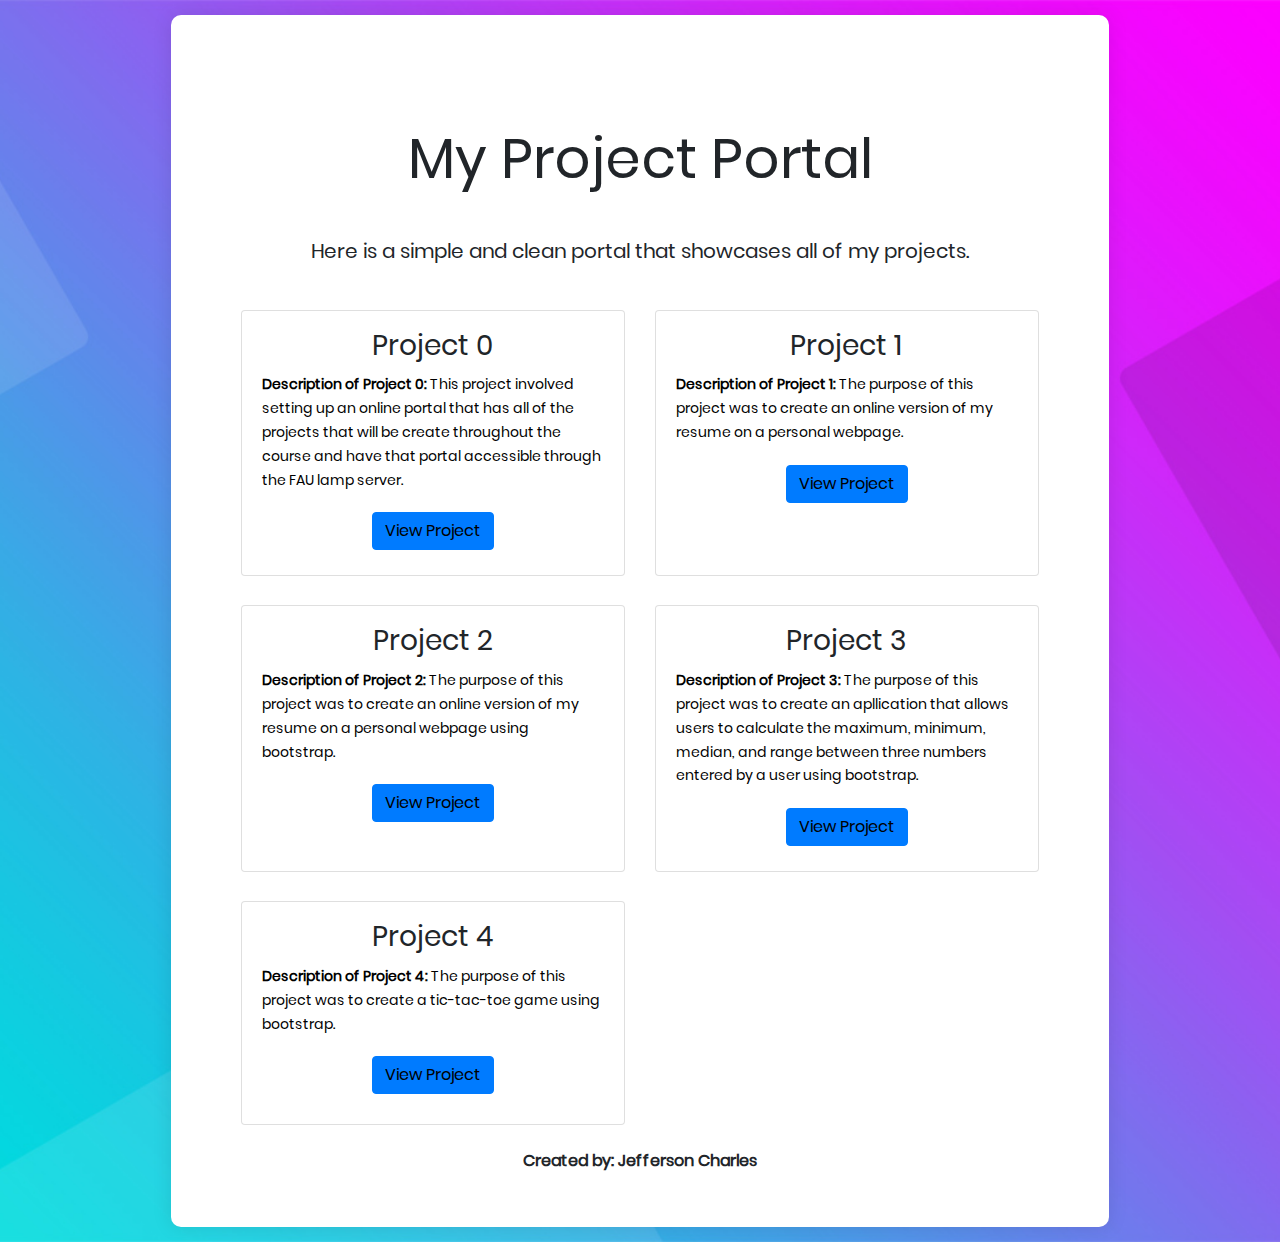
==== p5/index.html @ 292fb6e6 "Initial Commit" ====
<!-- Here is the html portion of the project -->

<!DOCTYPE html>
<html lang="en">
<head>
	<title>Jefferson Charles Project Portal</title>
	<meta charset="UTF-8">
	<meta name="viewport" content="width=device-width, initial-scale=1">

	<!-- These were provided by the bootstrap template -->
	<link rel="icon" type="image/png" href="images/icons/favicon.ico"/>
	<link rel="stylesheet" type="text/css" href="vendor/bootstrap/css/bootstrap.min.css">
	<link rel="stylesheet" type="text/css" href="fonts/font-awesome-4.7.0/css/font-awesome.min.css">
	<link rel="stylesheet" type="text/css" href="fonts/iconic/css/material-design-iconic-font.min.css">
	<link rel="stylesheet" type="text/css" href="vendor/animate/animate.css">
	<link rel="stylesheet" type="text/css" href="vendor/css-hamburgers/hamburgers.min.css">
	<link rel="stylesheet" type="text/css" href="vendor/animsition/css/animsition.min.css">
	<link rel="stylesheet" type="text/css" href="vendor/select2/select2.min.css">
	<link rel="stylesheet" type="text/css" href="vendor/daterangepicker/daterangepicker.css">
	<link rel="stylesheet" type="text/css" href="css/util.css">
	<link rel="stylesheet" type="text/css" href="css/main.css">

	<!-- Here is where I am syncing my css file -->
	<link rel="stylesheet" type="text/css" href="mycss.css">

</head>
<body>
	<div class="limiter">
		<div class="container-login100" style="background-image: url('images/bg-01.jpg');">
			<div class="wrap-login100 p-l-55 p-r-55 p-t-65 p-b-54">
				<form class="login100-form validate-form">
					<div class="container text-center mt-5">
						<h1 class="display-4">My Project Portal</h1>
						<h5>Here is a simple and clean portal that showcases all of my projects.</h5>
					</div>

					<div class="container mt-5">
						<div class="row">
							<div class="col-md-6">
								<div class="card mb-4">
									<div class="card-body">
										<h3 class="card-title">Project 0</h3>
										<p class="card-text"><strong>Description of Project 0:</strong> This project involved setting up an online portal that has all of the projects that will be create throughout the course and have that portal accessible through the FAU lamp server.</p>
										<a href="https://lamp.cse.fau.edu/~jeffersoncha2021/" class="btn btn-primary">View Project</a>
									</div>
								</div>
							</div>
							
							<div class="col-md-6">
								<div class="card mb-4">
									<div class="card-body">
										<h3 class="card-title">Project 1</h3>
										<p class="card-text"><strong>Description of Project 1:</strong> The purpose of this project was to create an online version of my resume on a personal webpage.</p>
										<a href="https://lamp.cse.fau.edu/~jeffersoncha2021/p1/index.html" class="btn btn-primary">View Project</a>
									</div>
								</div>
							</div>
						</div>

						<div class="row">
							<div class="col-md-6">
								<div class="card mb-4">
									<div class="card-body">
										<h3 class="card-title">Project 2</h3>
										<p class="card-text"><strong>Description of Project 2:</strong> The purpose of this project was to create an online version of my resume on a personal webpage using bootstrap.</p>
										<a href="https://lamp.cse.fau.edu/~jeffersoncha2021/p2/index.html" class="btn btn-primary">View Project</a>
									</div>
								</div>
							</div>
							
							<div class="col-md-6">
								<div class="card mb-4">
									<div class="card-body">
										<h3 class="card-title">Project 3</h3>
										<p class="card-text"><strong>Description of Project 3:</strong> The purpose of this project was to create an apllication that allows users to calculate the maximum, minimum, median, and range between three numbers entered by a user using bootstrap.</p>
										<a href="https://lamp.cse.fau.edu/~jeffersoncha2021/p3/index.html" class="btn btn-primary">View Project</a>
									</div>
								</div>
							</div>
						</div>

						<div class="row">
							<div class="col-md-6">
								<div class="card mb-4">
									<div class="card-body">
										<h3 class="card-title">Project 4</h3>
										<p class="card-text"><strong>Description of Project 4:</strong> The purpose of this project was to create a tic-tac-toe game using bootstrap.</p>
										<a href="https://lamp.cse.fau.edu/~jeffersoncha2021/p4/index.html" class="btn btn-primary">View Project</a>
									</div>
								</div>
							</div>
						</div>
					</div>

					<footer><strong>Created by: Jefferson Charles</strong></footer>

				</form>
			</div>
		</div>
	</div>
	
    <!-- These were also provided by the bootstrap template -->
	<div id="dropDownSelect1"></div>
	
	<script src="vendor/jquery/jquery-3.2.1.min.js"></script>
	<script src="vendor/animsition/js/animsition.min.js"></script>
	<script src="vendor/bootstrap/js/popper.js"></script>
	<script src="vendor/bootstrap/js/bootstrap.min.js"></script>
	<script src="vendor/select2/select2.min.js"></script>
	<script src="vendor/daterangepicker/moment.min.js"></script>
	<script src="vendor/daterangepicker/daterangepicker.js"></script>
	<script src="vendor/countdowntime/countdowntime.js"></script>
	<script src="js/main.js"></script>

</body>
</html>
---- p5/fonts/iconic/css/material-design-iconic-font.min.css ----
@font-face{font-family:Material-Design-Iconic-Font;src:url(../fonts/Material-Design-Iconic-Font.woff2?v=2.2.0) format('woff2'),url(../fonts/Material-Design-Iconic-Font.woff?v=2.2.0) format('woff'),url(../fonts/Material-Design-Iconic-Font.ttf?v=2.2.0) format('truetype')}.zmdi{display:inline-block;font:normal normal normal 14px/1 'Material-Design-Iconic-Font';font-size:inherit;text-rendering:auto;-webkit-font-smoothing:antialiased;-moz-osx-font-smoothing:grayscale}.zmdi-hc-lg{font-size:1.33333333em;line-height:.75em;vertical-align:-15%}.zmdi-hc-2x{font-size:2em}.zmdi-hc-3x{font-size:3em}.zmdi-hc-4x{font-size:4em}.zmdi-hc-5x{font-size:5em}.zmdi-hc-fw{width:1.28571429em;text-align:center}.zmdi-hc-ul{padding-left:0;margin-left:2.14285714em;list-style-type:none}.zmdi-hc-ul>li{position:relative}.zmdi-hc-li{position:absolute;left:-2.14285714em;width:2.14285714em;top:.14285714em;text-align:center}.zmdi-hc-li.zmdi-hc-lg{left:-1.85714286em}.zmdi-hc-border{padding:.1em .25em;border:solid .1em #9e9e9e;border-radius:2px}.zmdi-hc-border-circle{padding:.1em .25em;border:solid .1em #9e9e9e;border-radius:50%}.zmdi.pull-left{float:left;margin-right:.15em}.zmdi.pull-right{float:right;margin-left:.15em}.zmdi-hc-spin{-webkit-animation:zmdi-spin 1.5s infinite linear;animation:zmdi-spin 1.5s infinite linear}.zmdi-hc-spin-reverse{-webkit-animation:zmdi-spin-reverse 1.5s infinite linear;animation:zmdi-spin-reverse 1.5s infinite linear}@-webkit-keyframes zmdi-spin{0%{-webkit-transform:rotate(0deg);transform:rotate(0deg)}100%{-webkit-transform:rotate(359deg);transform:rotate(359deg)}}@keyframes zmdi-spin{0%{-webkit-transform:rotate(0deg);transform:rotate(0deg)}100%{-webkit-transform:rotate(359deg);transform:rotate(359deg)}}@-webkit-keyframes zmdi-spin-reverse{0%{-webkit-transform:rotate(0deg);transform:rotate(0deg)}100%{-webkit-transform:rotate(-359deg);transform:rotate(-359deg)}}@keyframes zmdi-spin-reverse{0%{-webkit-transform:rotate(0deg);transform:rotate(0deg)}100%{-webkit-transform:rotate(-359deg);transform:rotate(-359deg)}}.zmdi-hc-rotate-90{-webkit-transform:rotate(90deg);-ms-transform:rotate(90deg);transform:rotate(90deg)}.zmdi-hc-rotate-180{-webkit-transform:rotate(180deg);-ms-transform:rotate(180deg);transform:rotate(180deg)}.zmdi-hc-rotate-270{-webkit-transform:rotate(270deg);-ms-transform:rotate(270deg);transform:rotate(270deg)}.zmdi-hc-flip-horizontal{-webkit-transform:scale(-1,1);-ms-transform:scale(-1,1);transform:scale(-1,1)}.zmdi-hc-flip-vertical{-webkit-transform:scale(1,-1);-ms-transform:scale(1,-1);transform:scale(1,-1)}.zmdi-hc-stack{position:relative;display:inline-block;width:2em;height:2em;line-height:2em;vertical-align:middle}.zmdi-hc-stack-1x,.zmdi-hc-stack-2x{position:absolute;left:0;width:100%;text-align:center}.zmdi-hc-stack-1x{line-height:inherit}.zmdi-hc-stack-2x{font-size:2em}.zmdi-hc-inverse{color:#fff}.zmdi-3d-rotation:before{content:'\f101'}.zmdi-airplane-off:before{content:'\f102'}.zmdi-airplane:before{content:'\f103'}.zmdi-album:before{content:'\f104'}.zmdi-archive:before{content:'\f105'}.zmdi-assignment-account:before{content:'\f106'}.zmdi-assignment-alert:before{content:'\f107'}.zmdi-assignment-check:before{content:'\f108'}.zmdi-assignment-o:before{content:'\f109'}.zmdi-assignment-return:before{content:'\f10a'}.zmdi-assignment-returned:before{content:'\f10b'}.zmdi-assignment:before{content:'\f10c'}.zmdi-attachment-alt:before{content:'\f10d'}.zmdi-attachment:before{content:'\f10e'}.zmdi-audio:before{content:'\f10f'}.zmdi-badge-check:before{content:'\f110'}.zmdi-balance-wallet:before{content:'\f111'}.zmdi-balance:before{content:'\f112'}.zmdi-battery-alert:before{content:'\f113'}.zmdi-battery-flash:before{content:'\f114'}.zmdi-battery-unknown:before{content:'\f115'}.zmdi-battery:before{content:'\f116'}.zmdi-bike:before{content:'\f117'}.zmdi-block-alt:before{content:'\f118'}.zmdi-block:before{content:'\f119'}.zmdi-boat:before{content:'\f11a'}.zmdi-book-image:before{content:'\f11b'}.zmdi-book:before{content:'\f11c'}.zmdi-bookmark-outline:before{content:'\f11d'}.zmdi-bookmark:before{content:'\f11e'}.zmdi-brush:before{content:'\f11f'}.zmdi-bug:before{content:'\f120'}.zmdi-bus:before{content:'\f121'}.zmdi-cake:before{content:'\f122'}.zmdi-car-taxi:before{content:'\f123'}.zmdi-car-wash:before{content:'\f124'}.zmdi-car:before{content:'\f125'}.zmdi-card-giftcard:before{content:'\f126'}.zmdi-card-membership:before{content:'\f127'}.zmdi-card-travel:before{content:'\f128'}.zmdi-card:before{content:'\f129'}.zmdi-case-check:before{content:'\f12a'}.zmdi-case-download:before{content:'\f12b'}.zmdi-case-play:before{content:'\f12c'}.zmdi-case:before{content:'\f12d'}.zmdi-cast-connected:before{content:'\f12e'}.zmdi-cast:before{content:'\f12f'}.zmdi-chart-donut:before{content:'\f130'}.zmdi-chart:before{content:'\f131'}.zmdi-city-alt:before{content:'\f132'}.zmdi-city:before{content:'\f133'}.zmdi-close-circle-o:before{content:'\f134'}.zmdi-close-circle:before{content:'\f135'}.zmdi-close:before{content:'\f136'}.zmdi-cocktail:before{content:'\f137'}.zmdi-code-setting:before{content:'\f138'}.zmdi-code-smartphone:before{content:'\f139'}.zmdi-code:before{content:'\f13a'}.zmdi-coffee:before{content:'\f13b'}.zmdi-collection-bookmark:before{content:'\f13c'}.zmdi-collection-case-play:before{content:'\f13d'}.zmdi-collection-folder-image:before{content:'\f13e'}.zmdi-collection-image-o:before{content:'\f13f'}.zmdi-collection-image:before{content:'\f140'}.zmdi-collection-item-1:before{content:'\f141'}.zmdi-collection-item-2:before{content:'\f142'}.zmdi-collection-item-3:before{content:'\f143'}.zmdi-collection-item-4:before{content:'\f144'}.zmdi-collection-item-5:before{content:'\f145'}.zmdi-collection-item-6:before{content:'\f146'}.zmdi-collection-item-7:before{content:'\f147'}.zmdi-collection-item-8:before{content:'\f148'}.zmdi-collection-item-9-plus:before{content:'\f149'}.zmdi-collection-item-9:before{content:'\f14a'}.zmdi-collection-item:before{content:'\f14b'}.zmdi-collection-music:before{content:'\f14c'}.zmdi-collection-pdf:before{content:'\f14d'}.zmdi-collection-plus:before{content:'\f14e'}.zmdi-collection-speaker:before{content:'\f14f'}.zmdi-collection-text:before{content:'\f150'}.zmdi-collection-video:before{content:'\f151'}.zmdi-compass:before{content:'\f152'}.zmdi-cutlery:before{content:'\f153'}.zmdi-delete:before{content:'\f154'}.zmdi-dialpad:before{content:'\f155'}.zmdi-dns:before{content:'\f156'}.zmdi-drink:before{content:'\f157'}.zmdi-edit:before{content:'\f158'}.zmdi-email-open:before{content:'\f159'}.zmdi-email:before{content:'\f15a'}.zmdi-eye-off:before{content:'\f15b'}.zmdi-eye:before{content:'\f15c'}.zmdi-eyedropper:before{content:'\f15d'}.zmdi-favorite-outline:before{content:'\f15e'}.zmdi-favorite:before{content:'\f15f'}.zmdi-filter-list:before{content:'\f160'}.zmdi-fire:before{content:'\f161'}.zmdi-flag:before{content:'\f162'}.zmdi-flare:before{content:'\f163'}.zmdi-flash-auto:before{content:'\f164'}.zmdi-flash-off:before{content:'\f165'}.zmdi-flash:before{content:'\f166'}.zmdi-flip:before{content:'\f167'}.zmdi-flower-alt:before{content:'\f168'}.zmdi-flower:before{content:'\f169'}.zmdi-font:before{content:'\f16a'}.zmdi-fullscreen-alt:before{content:'\f16b'}.zmdi-fullscreen-exit:before{content:'\f16c'}.zmdi-fullscreen:before{content:'\f16d'}.zmdi-functions:before{content:'\f16e'}.zmdi-gas-station:before{content:'\f16f'}.zmdi-gesture:before{content:'\f170'}.zmdi-globe-alt:before{content:'\f171'}.zmdi-globe-lock:before{content:'\f172'}.zmdi-globe:before{content:'\f173'}.zmdi-graduation-cap:before{content:'\f174'}.zmdi-home:before{content:'\f175'}.zmdi-hospital-alt:before{content:'\f176'}.zmdi-hospital:before{content:'\f177'}.zmdi-hotel:before{content:'\f178'}.zmdi-hourglass-alt:before{content:'\f179'}.zmdi-hourglass-outline:before{content:'\f17a'}.zmdi-hourglass:before{content:'\f17b'}.zmdi-http:before{content:'\f17c'}.zmdi-image-alt:before{content:'\f17d'}.zmdi-image-o:before{content:'\f17e'}.zmdi-image:before{content:'\f17f'}.zmdi-inbox:before{content:'\f180'}.zmdi-invert-colors-off:before{content:'\f181'}.zmdi-invert-colors:before{content:'\f182'}.zmdi-key:before{content:'\f183'}.zmdi-label-alt-outline:before{content:'\f184'}.zmdi-label-alt:before{content:'\f185'}.zmdi-label-heart:before{content:'\f186'}.zmdi-label:before{content:'\f187'}.zmdi-labels:before{content:'\f188'}.zmdi-lamp:before{content:'\f189'}.zmdi-landscape:before{content:'\f18a'}.zmdi-layers-off:before{content:'\f18b'}.zmdi-layers:before{content:'\f18c'}.zmdi-library:before{content:'\f18d'}.zmdi-link:before{content:'\f18e'}.zmdi-lock-open:before{content:'\f18f'}.zmdi-lock-outline:before{content:'\f190'}.zmdi-lock:before{content:'\f191'}.zmdi-mail-reply-all:before{content:'\f192'}.zmdi-mail-reply:before{content:'\f193'}.zmdi-mail-send:before{content:'\f194'}.zmdi-mall:before{content:'\f195'}.zmdi-map:before{content:'\f196'}.zmdi-menu:before{content:'\f197'}.zmdi-money-box:before{content:'\f198'}.zmdi-money-off:before{content:'\f199'}.zmdi-money:before{content:'\f19a'}.zmdi-more-vert:before{content:'\f19b'}.zmdi-more:before{content:'\f19c'}.zmdi-movie-alt:before{content:'\f19d'}.zmdi-movie:before{content:'\f19e'}.zmdi-nature-people:before{content:'\f19f'}.zmdi-nature:before{content:'\f1a0'}.zmdi-navigation:before{content:'\f1a1'}.zmdi-open-in-browser:before{content:'\f1a2'}.zmdi-open-in-new:before{content:'\f1a3'}.zmdi-palette:before{content:'\f1a4'}.zmdi-parking:before{content:'\f1a5'}.zmdi-pin-account:before{content:'\f1a6'}.zmdi-pin-assistant:before{content:'\f1a7'}.zmdi-pin-drop:before{content:'\f1a8'}.zmdi-pin-help:before{content:'\f1a9'}.zmdi-pin-off:before{content:'\f1aa'}.zmdi-pin:before{content:'\f1ab'}.zmdi-pizza:before{content:'\f1ac'}.zmdi-plaster:before{content:'\f1ad'}.zmdi-power-setting:before{content:'\f1ae'}.zmdi-power:before{content:'\f1af'}.zmdi-print:before{content:'\f1b0'}.zmdi-puzzle-piece:before{content:'\f1b1'}.zmdi-quote:before{content:'\f1b2'}.zmdi-railway:before{content:'\f1b3'}.zmdi-receipt:before{content:'\f1b4'}.zmdi-refresh-alt:before{content:'\f1b5'}.zmdi-refresh-sync-alert:before{content:'\f1b6'}.zmdi-refresh-sync-off:before{content:'\f1b7'}.zmdi-refresh-sync:before{content:'\f1b8'}.zmdi-refresh:before{content:'\f1b9'}.zmdi-roller:before{content:'\f1ba'}.zmdi-ruler:before{content:'\f1bb'}.zmdi-scissors:before{content:'\f1bc'}.zmdi-screen-rotation-lock:before{content:'\f1bd'}.zmdi-screen-rotation:before{content:'\f1be'}.zmdi-search-for:before{content:'\f1bf'}.zmdi-search-in-file:before{content:'\f1c0'}.zmdi-search-in-page:before{content:'\f1c1'}.zmdi-search-replace:before{content:'\f1c2'}.zmdi-search:before{content:'\f1c3'}.zmdi-seat:before{content:'\f1c4'}.zmdi-settings-square:before{content:'\f1c5'}.zmdi-settings:before{content:'\f1c6'}.zmdi-shield-check:before{content:'\f1c7'}.zmdi-shield-security:before{content:'\f1c8'}.zmdi-shopping-basket:before{content:'\f1c9'}.zmdi-shopping-cart-plus:before{content:'\f1ca'}.zmdi-shopping-cart:before{content:'\f1cb'}.zmdi-sign-in:before{content:'\f1cc'}.zmdi-sort-amount-asc:before{content:'\f1cd'}.zmdi-sort-amount-desc:before{content:'\f1ce'}.zmdi-sort-asc:before{content:'\f1cf'}.zmdi-sort-desc:before{content:'\f1d0'}.zmdi-spellcheck:before{content:'\f1d1'}.zmdi-storage:before{content:'\f1d2'}.zmdi-store-24:before{content:'\f1d3'}.zmdi-store:before{content:'\f1d4'}.zmdi-subway:before{content:'\f1d5'}.zmdi-sun:before{content:'\f1d6'}.zmdi-tab-unselected:before{content:'\f1d7'}.zmdi-tab:before{content:'\f1d8'}.zmdi-tag-close:before{content:'\f1d9'}.zmdi-tag-more:before{content:'\f1da'}.zmdi-tag:before{content:'\f1db'}.zmdi-thumb-down:before{content:'\f1dc'}.zmdi-thumb-up-down:before{content:'\f1dd'}.zmdi-thumb-up:before{content:'\f1de'}.zmdi-ticket-star:before{content:'\f1df'}.zmdi-toll:before{content:'\f1e0'}.zmdi-toys:before{content:'\f1e1'}.zmdi-traffic:before{content:'\f1e2'}.zmdi-translate:before{content:'\f1e3'}.zmdi-triangle-down:before{content:'\f1e4'}.zmdi-triangle-up:before{content:'\f1e5'}.zmdi-truck:before{content:'\f1e6'}.zmdi-turning-sign:before{content:'\f1e7'}.zmdi-wallpaper:before{content:'\f1e8'}.zmdi-washing-machine:before{content:'\f1e9'}.zmdi-window-maximize:before{content:'\f1ea'}.zmdi-window-minimize:before{content:'\f1eb'}.zmdi-window-restore:before{content:'\f1ec'}.zmdi-wrench:before{content:'\f1ed'}.zmdi-zoom-in:before{content:'\f1ee'}.zmdi-zoom-out:before{content:'\f1ef'}.zmdi-alert-circle-o:before{content:'\f1f0'}.zmdi-alert-circle:before{content:'\f1f1'}.zmdi-alert-octagon:before{content:'\f1f2'}.zmdi-alert-polygon:before{content:'\f1f3'}.zmdi-alert-triangle:before{content:'\f1f4'}.zmdi-help-outline:before{content:'\f1f5'}.zmdi-help:before{content:'\f1f6'}.zmdi-info-outline:before{content:'\f1f7'}.zmdi-info:before{content:'\f1f8'}.zmdi-notifications-active:before{content:'\f1f9'}.zmdi-notifications-add:before{content:'\f1fa'}.zmdi-notifications-none:before{content:'\f1fb'}.zmdi-notifications-off:before{content:'\f1fc'}.zmdi-notifications-paused:before{content:'\f1fd'}.zmdi-notifications:before{content:'\f1fe'}.zmdi-account-add:before{content:'\f1ff'}.zmdi-account-box-mail:before{content:'\f200'}.zmdi-account-box-o:before{content:'\f201'}.zmdi-account-box-phone:before{content:'\f202'}.zmdi-account-box:before{content:'\f203'}.zmdi-account-calendar:before{content:'\f204'}.zmdi-account-circle:before{content:'\f205'}.zmdi-account-o:before{content:'\f206'}.zmdi-account:before{content:'\f207'}.zmdi-accounts-add:before{content:'\f208'}.zmdi-accounts-alt:before{content:'\f209'}.zmdi-accounts-list-alt:before{content:'\f20a'}.zmdi-accounts-list:before{content:'\f20b'}.zmdi-accounts-outline:before{content:'\f20c'}.zmdi-accounts:before{content:'\f20d'}.zmdi-face:before{content:'\f20e'}.zmdi-female:before{content:'\f20f'}.zmdi-male-alt:before{content:'\f210'}.zmdi-male-female:before{content:'\f211'}.zmdi-male:before{content:'\f212'}.zmdi-mood-bad:before{content:'\f213'}.zmdi-mood:before{content:'\f214'}.zmdi-run:before{content:'\f215'}.zmdi-walk:before{content:'\f216'}.zmdi-cloud-box:before{content:'\f217'}.zmdi-cloud-circle:before{content:'\f218'}.zmdi-cloud-done:before{content:'\f219'}.zmdi-cloud-download:before{content:'\f21a'}.zmdi-cloud-off:before{content:'\f21b'}.zmdi-cloud-outline-alt:before{content:'\f21c'}.zmdi-cloud-outline:before{content:'\f21d'}.zmdi-cloud-upload:before{content:'\f21e'}.zmdi-cloud:before{content:'\f21f'}.zmdi-download:before{content:'\f220'}.zmdi-file-plus:before{content:'\f221'}.zmdi-file-text:before{content:'\f222'}.zmdi-file:before{content:'\f223'}.zmdi-folder-outline:before{content:'\f224'}.zmdi-folder-person:before{content:'\f225'}.zmdi-folder-star-alt:before{content:'\f226'}.zmdi-folder-star:before{content:'\f227'}.zmdi-folder:before{content:'\f228'}.zmdi-gif:before{content:'\f229'}.zmdi-upload:before{content:'\f22a'}.zmdi-border-all:before{content:'\f22b'}.zmdi-border-bottom:before{content:'\f22c'}.zmdi-border-clear:before{content:'\f22d'}.zmdi-border-color:before{content:'\f22e'}.zmdi-border-horizontal:before{content:'\f22f'}.zmdi-border-inner:before{content:'\f230'}.zmdi-border-left:before{content:'\f231'}.zmdi-border-outer:before{content:'\f232'}.zmdi-border-right:before{content:'\f233'}.zmdi-border-style:before{content:'\f234'}.zmdi-border-top:before{content:'\f235'}.zmdi-border-vertical:before{content:'\f236'}.zmdi-copy:before{content:'\f237'}.zmdi-crop:before{content:'\f238'}.zmdi-format-align-center:before{content:'\f239'}.zmdi-format-align-justify:before{content:'\f23a'}.zmdi-format-align-left:before{content:'\f23b'}.zmdi-format-align-right:before{content:'\f23c'}.zmdi-format-bold:before{content:'\f23d'}.zmdi-format-clear-all:before{content:'\f23e'}.zmdi-format-clear:before{content:'\f23f'}.zmdi-format-color-fill:before{content:'\f240'}.zmdi-format-color-reset:before{content:'\f241'}.zmdi-format-color-text:before{content:'\f242'}.zmdi-format-indent-decrease:before{content:'\f243'}.zmdi-format-indent-increase:before{content:'\f244'}.zmdi-format-italic:before{content:'\f245'}.zmdi-format-line-spacing:before{content:'\f246'}.zmdi-format-list-bulleted:before{content:'\f247'}.zmdi-format-list-numbered:before{content:'\f248'}.zmdi-format-ltr:before{content:'\f249'}.zmdi-format-rtl:before{content:'\f24a'}.zmdi-format-size:before{content:'\f24b'}.zmdi-format-strikethrough-s:before{content:'\f24c'}.zmdi-format-strikethrough:before{content:'\f24d'}.zmdi-format-subject:before{content:'\f24e'}.zmdi-format-underlined:before{content:'\f24f'}.zmdi-format-valign-bottom:before{content:'\f250'}.zmdi-format-valign-center:before{content:'\f251'}.zmdi-format-valign-top:before{content:'\f252'}.zmdi-redo:before{content:'\f253'}.zmdi-select-all:before{content:'\f254'}.zmdi-space-bar:before{content:'\f255'}.zmdi-text-format:before{content:'\f256'}.zmdi-transform:before{content:'\f257'}.zmdi-undo:before{content:'\f258'}.zmdi-wrap-text:before{content:'\f259'}.zmdi-comment-alert:before{content:'\f25a'}.zmdi-comment-alt-text:before{content:'\f25b'}.zmdi-comment-alt:before{content:'\f25c'}.zmdi-comment-edit:before{content:'\f25d'}.zmdi-comment-image:before{content:'\f25e'}.zmdi-comment-list:before{content:'\f25f'}.zmdi-comment-more:before{content:'\f260'}.zmdi-comment-outline:before{content:'\f261'}.zmdi-comment-text-alt:before{content:'\f262'}.zmdi-comment-text:before{content:'\f263'}.zmdi-comment-video:before{content:'\f264'}.zmdi-comment:before{content:'\f265'}.zmdi-comments:before{content:'\f266'}.zmdi-check-all:before{content:'\f267'}.zmdi-check-circle-u:before{content:'\f268'}.zmdi-check-circle:before{content:'\f269'}.zmdi-check-square:before{content:'\f26a'}.zmdi-check:before{content:'\f26b'}.zmdi-circle-o:before{content:'\f26c'}.zmdi-circle:before{content:'\f26d'}.zmdi-dot-circle-alt:before{content:'\f26e'}.zmdi-dot-circle:before{content:'\f26f'}.zmdi-minus-circle-outline:before{content:'\f270'}.zmdi-minus-circle:before{content:'\f271'}.zmdi-minus-square:before{content:'\f272'}.zmdi-minus:before{content:'\f273'}.zmdi-plus-circle-o-duplicate:before{content:'\f274'}.zmdi-plus-circle-o:before{content:'\f275'}.zmdi-plus-circle:before{content:'\f276'}.zmdi-plus-square:before{content:'\f277'}.zmdi-plus:before{content:'\f278'}.zmdi-square-o:before{content:'\f279'}.zmdi-star-circle:before{content:'\f27a'}.zmdi-star-half:before{content:'\f27b'}.zmdi-star-outline:before{content:'\f27c'}.zmdi-star:before{content:'\f27d'}.zmdi-bluetooth-connected:before{content:'\f27e'}.zmdi-bluetooth-off:before{content:'\f27f'}.zmdi-bluetooth-search:before{content:'\f280'}.zmdi-bluetooth-setting:before{content:'\f281'}.zmdi-bluetooth:before{content:'\f282'}.zmdi-camera-add:before{content:'\f283'}.zmdi-camera-alt:before{content:'\f284'}.zmdi-camera-bw:before{content:'\f285'}.zmdi-camera-front:before{content:'\f286'}.zmdi-camera-mic:before{content:'\f287'}.zmdi-camera-party-mode:before{content:'\f288'}.zmdi-camera-rear:before{content:'\f289'}.zmdi-camera-roll:before{content:'\f28a'}.zmdi-camera-switch:before{content:'\f28b'}.zmdi-camera:before{content:'\f28c'}.zmdi-card-alert:before{content:'\f28d'}.zmdi-card-off:before{content:'\f28e'}.zmdi-card-sd:before{content:'\f28f'}.zmdi-card-sim:before{content:'\f290'}.zmdi-desktop-mac:before{content:'\f291'}.zmdi-desktop-windows:before{content:'\f292'}.zmdi-device-hub:before{content:'\f293'}.zmdi-devices-off:before{content:'\f294'}.zmdi-devices:before{content:'\f295'}.zmdi-dock:before{content:'\f296'}.zmdi-floppy:before{content:'\f297'}.zmdi-gamepad:before{content:'\f298'}.zmdi-gps-dot:before{content:'\f299'}.zmdi-gps-off:before{content:'\f29a'}.zmdi-gps:before{content:'\f29b'}.zmdi-headset-mic:before{content:'\f29c'}.zmdi-headset:before{content:'\f29d'}.zmdi-input-antenna:before{content:'\f29e'}.zmdi-input-composite:before{content:'\f29f'}.zmdi-input-hdmi:before{content:'\f2a0'}.zmdi-input-power:before{content:'\f2a1'}.zmdi-input-svideo:before{content:'\f2a2'}.zmdi-keyboard-hide:before{content:'\f2a3'}.zmdi-keyboard:before{content:'\f2a4'}.zmdi-laptop-chromebook:before{content:'\f2a5'}.zmdi-laptop-mac:before{content:'\f2a6'}.zmdi-laptop:before{content:'\f2a7'}.zmdi-mic-off:before{content:'\f2a8'}.zmdi-mic-outline:before{content:'\f2a9'}.zmdi-mic-setting:before{content:'\f2aa'}.zmdi-mic:before{content:'\f2ab'}.zmdi-mouse:before{content:'\f2ac'}.zmdi-network-alert:before{content:'\f2ad'}.zmdi-network-locked:before{content:'\f2ae'}.zmdi-network-off:before{content:'\f2af'}.zmdi-network-outline:before{content:'\f2b0'}.zmdi-network-setting:before{content:'\f2b1'}.zmdi-network:before{content:'\f2b2'}.zmdi-phone-bluetooth:before{content:'\f2b3'}.zmdi-phone-end:before{content:'\f2b4'}.zmdi-phone-forwarded:before{content:'\f2b5'}.zmdi-phone-in-talk:before{content:'\f2b6'}.zmdi-phone-locked:before{content:'\f2b7'}.zmdi-phone-missed:before{content:'\f2b8'}.zmdi-phone-msg:before{content:'\f2b9'}.zmdi-phone-paused:before{content:'\f2ba'}.zmdi-phone-ring:before{content:'\f2bb'}.zmdi-phone-setting:before{content:'\f2bc'}.zmdi-phone-sip:before{content:'\f2bd'}.zmdi-phone:before{content:'\f2be'}.zmdi-portable-wifi-changes:before{content:'\f2bf'}.zmdi-portable-wifi-off:before{content:'\f2c0'}.zmdi-portable-wifi:before{content:'\f2c1'}.zmdi-radio:before{content:'\f2c2'}.zmdi-reader:before{content:'\f2c3'}.zmdi-remote-control-alt:before{content:'\f2c4'}.zmdi-remote-control:before{content:'\f2c5'}.zmdi-router:before{content:'\f2c6'}.zmdi-scanner:before{content:'\f2c7'}.zmdi-smartphone-android:before{content:'\f2c8'}.zmdi-smartphone-download:before{content:'\f2c9'}.zmdi-smartphone-erase:before{content:'\f2ca'}.zmdi-smartphone-info:before{content:'\f2cb'}.zmdi-smartphone-iphone:before{content:'\f2cc'}.zmdi-smartphone-landscape-lock:before{content:'\f2cd'}.zmdi-smartphone-landscape:before{content:'\f2ce'}.zmdi-smartphone-lock:before{content:'\f2cf'}.zmdi-smartphone-portrait-lock:before{content:'\f2d0'}.zmdi-smartphone-ring:before{content:'\f2d1'}.zmdi-smartphone-setting:before{content:'\f2d2'}.zmdi-smartphone-setup:before{content:'\f2d3'}.zmdi-smartphone:before{content:'\f2d4'}.zmdi-speaker:before{content:'\f2d5'}.zmdi-tablet-android:before{content:'\f2d6'}.zmdi-tablet-mac:before{content:'\f2d7'}.zmdi-tablet:before{content:'\f2d8'}.zmdi-tv-alt-play:before{content:'\f2d9'}.zmdi-tv-list:before{content:'\f2da'}.zmdi-tv-play:before{content:'\f2db'}.zmdi-tv:before{content:'\f2dc'}.zmdi-usb:before{content:'\f2dd'}.zmdi-videocam-off:before{content:'\f2de'}.zmdi-videocam-switch:before{content:'\f2df'}.zmdi-videocam:before{content:'\f2e0'}.zmdi-watch:before{content:'\f2e1'}.zmdi-wifi-alt-2:before{content:'\f2e2'}.zmdi-wifi-alt:before{content:'\f2e3'}.zmdi-wifi-info:before{content:'\f2e4'}.zmdi-wifi-lock:before{content:'\f2e5'}.zmdi-wifi-off:before{content:'\f2e6'}.zmdi-wifi-outline:before{content:'\f2e7'}.zmdi-wifi:before{content:'\f2e8'}.zmdi-arrow-left-bottom:before{content:'\f2e9'}.zmdi-arrow-left:before{content:'\f2ea'}.zmdi-arrow-merge:before{content:'\f2eb'}.zmdi-arrow-missed:before{content:'\f2ec'}.zmdi-arrow-right-top:before{content:'\f2ed'}.zmdi-arrow-right:before{content:'\f2ee'}.zmdi-arrow-split:before{content:'\f2ef'}.zmdi-arrows:before{content:'\f2f0'}.zmdi-caret-down-circle:before{content:'\f2f1'}.zmdi-caret-down:before{content:'\f2f2'}.zmdi-caret-left-circle:before{content:'\f2f3'}.zmdi-caret-left:before{content:'\f2f4'}.zmdi-caret-right-circle:before{content:'\f2f5'}.zmdi-caret-right:before{content:'\f2f6'}.zmdi-caret-up-circle:before{content:'\f2f7'}.zmdi-caret-up:before{content:'\f2f8'}.zmdi-chevron-down:before{content:'\f2f9'}.zmdi-chevron-left:before{content:'\f2fa'}.zmdi-chevron-right:before{content:'\f2fb'}.zmdi-chevron-up:before{content:'\f2fc'}.zmdi-forward:before{content:'\f2fd'}.zmdi-long-arrow-down:before{content:'\f2fe'}.zmdi-long-arrow-left:before{content:'\f2ff'}.zmdi-long-arrow-return:before{content:'\f300'}.zmdi-long-arrow-right:before{content:'\f301'}.zmdi-long-arrow-tab:before{content:'\f302'}.zmdi-long-arrow-up:before{content:'\f303'}.zmdi-rotate-ccw:before{content:'\f304'}.zmdi-rotate-cw:before{content:'\f305'}.zmdi-rotate-left:before{content:'\f306'}.zmdi-rotate-right:before{content:'\f307'}.zmdi-square-down:before{content:'\f308'}.zmdi-square-right:before{content:'\f309'}.zmdi-swap-alt:before{content:'\f30a'}.zmdi-swap-vertical-circle:before{content:'\f30b'}.zmdi-swap-vertical:before{content:'\f30c'}.zmdi-swap:before{content:'\f30d'}.zmdi-trending-down:before{content:'\f30e'}.zmdi-trending-flat:before{content:'\f30f'}.zmdi-trending-up:before{content:'\f310'}.zmdi-unfold-less:before{content:'\f311'}.zmdi-unfold-more:before{content:'\f312'}.zmdi-apps:before{content:'\f313'}.zmdi-grid-off:before{content:'\f314'}.zmdi-grid:before{content:'\f315'}.zmdi-view-agenda:before{content:'\f316'}.zmdi-view-array:before{content:'\f317'}.zmdi-view-carousel:before{content:'\f318'}.zmdi-view-column:before{content:'\f319'}.zmdi-view-comfy:before{content:'\f31a'}.zmdi-view-compact:before{content:'\f31b'}.zmdi-view-dashboard:before{content:'\f31c'}.zmdi-view-day:before{content:'\f31d'}.zmdi-view-headline:before{content:'\f31e'}.zmdi-view-list-alt:before{content:'\f31f'}.zmdi-view-list:before{content:'\f320'}.zmdi-view-module:before{content:'\f321'}.zmdi-view-quilt:before{content:'\f322'}.zmdi-view-stream:before{content:'\f323'}.zmdi-view-subtitles:before{content:'\f324'}.zmdi-view-toc:before{content:'\f325'}.zmdi-view-web:before{content:'\f326'}.zmdi-view-week:before{content:'\f327'}.zmdi-widgets:before{content:'\f328'}.zmdi-alarm-check:before{content:'\f329'}.zmdi-alarm-off:before{content:'\f32a'}.zmdi-alarm-plus:before{content:'\f32b'}.zmdi-alarm-snooze:before{content:'\f32c'}.zmdi-alarm:before{content:'\f32d'}.zmdi-calendar-alt:before{content:'\f32e'}.zmdi-calendar-check:before{content:'\f32f'}.zmdi-calendar-close:before{content:'\f330'}.zmdi-calendar-note:before{content:'\f331'}.zmdi-calendar:before{content:'\f332'}.zmdi-time-countdown:before{content:'\f333'}.zmdi-time-interval:before{content:'\f334'}.zmdi-time-restore-setting:before{content:'\f335'}.zmdi-time-restore:before{content:'\f336'}.zmdi-time:before{content:'\f337'}.zmdi-timer-off:before{content:'\f338'}.zmdi-timer:before{content:'\f339'}.zmdi-android-alt:before{content:'\f33a'}.zmdi-android:before{content:'\f33b'}.zmdi-apple:before{content:'\f33c'}.zmdi-behance:before{content:'\f33d'}.zmdi-codepen:before{content:'\f33e'}.zmdi-dribbble:before{content:'\f33f'}.zmdi-dropbox:before{content:'\f340'}.zmdi-evernote:before{content:'\f341'}.zmdi-facebook-box:before{content:'\f342'}.zmdi-facebook:before{content:'\f343'}.zmdi-github-box:before{content:'\f344'}.zmdi-github:before{content:'\f345'}.zmdi-google-drive:before{content:'\f346'}.zmdi-google-earth:before{content:'\f347'}.zmdi-google-glass:before{content:'\f348'}.zmdi-google-maps:before{content:'\f349'}.zmdi-google-pages:before{content:'\f34a'}.zmdi-google-play:before{content:'\f34b'}.zmdi-google-plus-box:before{content:'\f34c'}.zmdi-google-plus:before{content:'\f34d'}.zmdi-google:before{content:'\f34e'}.zmdi-instagram:before{content:'\f34f'}.zmdi-language-css3:before{content:'\f350'}.zmdi-language-html5:before{content:'\f351'}.zmdi-language-javascript:before{content:'\f352'}.zmdi-language-python-alt:before{content:'\f353'}.zmdi-language-python:before{content:'\f354'}.zmdi-lastfm:before{content:'\f355'}.zmdi-linkedin-box:before{content:'\f356'}.zmdi-paypal:before{content:'\f357'}.zmdi-pinterest-box:before{content:'\f358'}.zmdi-pocket:before{content:'\f359'}.zmdi-polymer:before{content:'\f35a'}.zmdi-share:before{content:'\f35b'}.zmdi-stackoverflow:before{content:'\f35c'}.zmdi-steam-square:before{content:'\f35d'}.zmdi-steam:before{content:'\f35e'}.zmdi-twitter-box:before{content:'\f35f'}.zmdi-twitter:before{content:'\f360'}.zmdi-vk:before{content:'\f361'}.zmdi-wikipedia:before{content:'\f362'}.zmdi-windows:before{content:'\f363'}.zmdi-aspect-ratio-alt:before{content:'\f364'}.zmdi-aspect-ratio:before{content:'\f365'}.zmdi-blur-circular:before{content:'\f366'}.zmdi-blur-linear:before{content:'\f367'}.zmdi-blur-off:before{content:'\f368'}.zmdi-blur:before{content:'\f369'}.zmdi-brightness-2:before{content:'\f36a'}.zmdi-brightness-3:before{content:'\f36b'}.zmdi-brightness-4:before{content:'\f36c'}.zmdi-brightness-5:before{content:'\f36d'}.zmdi-brightness-6:before{content:'\f36e'}.zmdi-brightness-7:before{content:'\f36f'}.zmdi-brightness-auto:before{content:'\f370'}.zmdi-brightness-setting:before{content:'\f371'}.zmdi-broken-image:before{content:'\f372'}.zmdi-center-focus-strong:before{content:'\f373'}.zmdi-center-focus-weak:before{content:'\f374'}.zmdi-compare:before{content:'\f375'}.zmdi-crop-16-9:before{content:'\f376'}.zmdi-crop-3-2:before{content:'\f377'}.zmdi-crop-5-4:before{content:'\f378'}.zmdi-crop-7-5:before{content:'\f379'}.zmdi-crop-din:before{content:'\f37a'}.zmdi-crop-free:before{content:'\f37b'}.zmdi-crop-landscape:before{content:'\f37c'}.zmdi-crop-portrait:before{content:'\f37d'}.zmdi-crop-square:before{content:'\f37e'}.zmdi-exposure-alt:before{content:'\f37f'}.zmdi-exposure:before{content:'\f380'}.zmdi-filter-b-and-w:before{content:'\f381'}.zmdi-filter-center-focus:before{content:'\f382'}.zmdi-filter-frames:before{content:'\f383'}.zmdi-filter-tilt-shift:before{content:'\f384'}.zmdi-gradient:before{content:'\f385'}.zmdi-grain:before{content:'\f386'}.zmdi-graphic-eq:before{content:'\f387'}.zmdi-hdr-off:before{content:'\f388'}.zmdi-hdr-strong:before{content:'\f389'}.zmdi-hdr-weak:before{content:'\f38a'}.zmdi-hdr:before{content:'\f38b'}.zmdi-iridescent:before{content:'\f38c'}.zmdi-leak-off:before{content:'\f38d'}.zmdi-leak:before{content:'\f38e'}.zmdi-looks:before{content:'\f38f'}.zmdi-loupe:before{content:'\f390'}.zmdi-panorama-horizontal:before{content:'\f391'}.zmdi-panorama-vertical:before{content:'\f392'}.zmdi-panorama-wide-angle:before{content:'\f393'}.zmdi-photo-size-select-large:before{content:'\f394'}.zmdi-photo-size-select-small:before{content:'\f395'}.zmdi-picture-in-picture:before{content:'\f396'}.zmdi-slideshow:before{content:'\f397'}.zmdi-texture:before{content:'\f398'}.zmdi-tonality:before{content:'\f399'}.zmdi-vignette:before{content:'\f39a'}.zmdi-wb-auto:before{content:'\f39b'}.zmdi-eject-alt:before{content:'\f39c'}.zmdi-eject:before{content:'\f39d'}.zmdi-equalizer:before{content:'\f39e'}.zmdi-fast-forward:before{content:'\f39f'}.zmdi-fast-rewind:before{content:'\f3a0'}.zmdi-forward-10:before{content:'\f3a1'}.zmdi-forward-30:before{content:'\f3a2'}.zmdi-forward-5:before{content:'\f3a3'}.zmdi-hearing:before{content:'\f3a4'}.zmdi-pause-circle-outline:before{content:'\f3a5'}.zmdi-pause-circle:before{content:'\f3a6'}.zmdi-pause:before{content:'\f3a7'}.zmdi-play-circle-outline:before{content:'\f3a8'}.zmdi-play-circle:before{content:'\f3a9'}.zmdi-play:before{content:'\f3aa'}.zmdi-playlist-audio:before{content:'\f3ab'}.zmdi-playlist-plus:before{content:'\f3ac'}.zmdi-repeat-one:before{content:'\f3ad'}.zmdi-repeat:before{content:'\f3ae'}.zmdi-replay-10:before{content:'\f3af'}.zmdi-replay-30:before{content:'\f3b0'}.zmdi-replay-5:before{content:'\f3b1'}.zmdi-replay:before{content:'\f3b2'}.zmdi-shuffle:before{content:'\f3b3'}.zmdi-skip-next:before{content:'\f3b4'}.zmdi-skip-previous:before{content:'\f3b5'}.zmdi-stop:before{content:'\f3b6'}.zmdi-surround-sound:before{content:'\f3b7'}.zmdi-tune:before{content:'\f3b8'}.zmdi-volume-down:before{content:'\f3b9'}.zmdi-volume-mute:before{content:'\f3ba'}.zmdi-volume-off:before{content:'\f3bb'}.zmdi-volume-up:before{content:'\f3bc'}.zmdi-n-1-square:before{content:'\f3bd'}.zmdi-n-2-square:before{content:'\f3be'}.zmdi-n-3-square:before{content:'\f3bf'}.zmdi-n-4-square:before{content:'\f3c0'}.zmdi-n-5-square:before{content:'\f3c1'}.zmdi-n-6-square:before{content:'\f3c2'}.zmdi-neg-1:before{content:'\f3c3'}.zmdi-neg-2:before{content:'\f3c4'}.zmdi-plus-1:before{content:'\f3c5'}.zmdi-plus-2:before{content:'\f3c6'}.zmdi-sec-10:before{content:'\f3c7'}.zmdi-sec-3:before{content:'\f3c8'}.zmdi-zero:before{content:'\f3c9'}.zmdi-airline-seat-flat-angled:before{content:'\f3ca'}.zmdi-airline-seat-flat:before{content:'\f3cb'}.zmdi-airline-seat-individual-suite:before{content:'\f3cc'}.zmdi-airline-seat-legroom-extra:before{content:'\f3cd'}.zmdi-airline-seat-legroom-normal:before{content:'\f3ce'}.zmdi-airline-seat-legroom-reduced:before{content:'\f3cf'}.zmdi-airline-seat-recline-extra:before{content:'\f3d0'}.zmdi-airline-seat-recline-normal:before{content:'\f3d1'}.zmdi-airplay:before{content:'\f3d2'}.zmdi-closed-caption:before{content:'\f3d3'}.zmdi-confirmation-number:before{content:'\f3d4'}.zmdi-developer-board:before{content:'\f3d5'}.zmdi-disc-full:before{content:'\f3d6'}.zmdi-explicit:before{content:'\f3d7'}.zmdi-flight-land:before{content:'\f3d8'}.zmdi-flight-takeoff:before{content:'\f3d9'}.zmdi-flip-to-back:before{content:'\f3da'}.zmdi-flip-to-front:before{content:'\f3db'}.zmdi-group-work:before{content:'\f3dc'}.zmdi-hd:before{content:'\f3dd'}.zmdi-hq:before{content:'\f3de'}.zmdi-markunread-mailbox:before{content:'\f3df'}.zmdi-memory:before{content:'\f3e0'}.zmdi-nfc:before{content:'\f3e1'}.zmdi-play-for-work:before{content:'\f3e2'}.zmdi-power-input:before{content:'\f3e3'}.zmdi-present-to-all:before{content:'\f3e4'}.zmdi-satellite:before{content:'\f3e5'}.zmdi-tap-and-play:before{content:'\f3e6'}.zmdi-vibration:before{content:'\f3e7'}.zmdi-voicemail:before{content:'\f3e8'}.zmdi-group:before{content:'\f3e9'}.zmdi-rss:before{content:'\f3ea'}.zmdi-shape:before{content:'\f3eb'}.zmdi-spinner:before{content:'\f3ec'}.zmdi-ungroup:before{content:'\f3ed'}.zmdi-500px:before{content:'\f3ee'}.zmdi-8tracks:before{content:'\f3ef'}.zmdi-amazon:before{content:'\f3f0'}.zmdi-blogger:before{content:'\f3f1'}.zmdi-delicious:before{content:'\f3f2'}.zmdi-disqus:before{content:'\f3f3'}.zmdi-flattr:before{content:'\f3f4'}.zmdi-flickr:before{content:'\f3f5'}.zmdi-github-alt:before{content:'\f3f6'}.zmdi-google-old:before{content:'\f3f7'}.zmdi-linkedin:before{content:'\f3f8'}.zmdi-odnoklassniki:before{content:'\f3f9'}.zmdi-outlook:before{content:'\f3fa'}.zmdi-paypal-alt:before{content:'\f3fb'}.zmdi-pinterest:before{content:'\f3fc'}.zmdi-playstation:before{content:'\f3fd'}.zmdi-reddit:before{content:'\f3fe'}.zmdi-skype:before{content:'\f3ff'}.zmdi-slideshare:before{content:'\f400'}.zmdi-soundcloud:before{content:'\f401'}.zmdi-tumblr:before{content:'\f402'}.zmdi-twitch:before{content:'\f403'}.zmdi-vimeo:before{content:'\f404'}.zmdi-whatsapp:before{content:'\f405'}.zmdi-xbox:before{content:'\f406'}.zmdi-yahoo:before{content:'\f407'}.zmdi-youtube-play:before{content:'\f408'}.zmdi-youtube:before{content:'\f409'}.zmdi-3d-rotation:before{content:'\f101'}.zmdi-airplane-off:before{content:'\f102'}.zmdi-airplane:before{content:'\f103'}.zmdi-album:before{content:'\f104'}.zmdi-archive:before{content:'\f105'}.zmdi-assignment-account:before{content:'\f106'}.zmdi-assignment-alert:before{content:'\f107'}.zmdi-assignment-check:before{content:'\f108'}.zmdi-assignment-o:before{content:'\f109'}.zmdi-assignment-return:before{content:'\f10a'}.zmdi-assignment-returned:before{content:'\f10b'}.zmdi-assignment:before{content:'\f10c'}.zmdi-attachment-alt:before{content:'\f10d'}.zmdi-attachment:before{content:'\f10e'}.zmdi-audio:before{content:'\f10f'}.zmdi-badge-check:before{content:'\f110'}.zmdi-balance-wallet:before{content:'\f111'}.zmdi-balance:before{content:'\f112'}.zmdi-battery-alert:before{content:'\f113'}.zmdi-battery-flash:before{content:'\f114'}.zmdi-battery-unknown:before{content:'\f115'}.zmdi-battery:before{content:'\f116'}.zmdi-bike:before{content:'\f117'}.zmdi-block-alt:before{content:'\f118'}.zmdi-block:before{content:'\f119'}.zmdi-boat:before{content:'\f11a'}.zmdi-book-image:before{content:'\f11b'}.zmdi-book:before{content:'\f11c'}.zmdi-bookmark-outline:before{content:'\f11d'}.zmdi-bookmark:before{content:'\f11e'}.zmdi-brush:before{content:'\f11f'}.zmdi-bug:before{content:'\f120'}.zmdi-bus:before{content:'\f121'}.zmdi-cake:before{content:'\f122'}.zmdi-car-taxi:before{content:'\f123'}.zmdi-car-wash:before{content:'\f124'}.zmdi-car:before{content:'\f125'}.zmdi-card-giftcard:before{content:'\f126'}.zmdi-card-membership:before{content:'\f127'}.zmdi-card-travel:before{content:'\f128'}.zmdi-card:before{content:'\f129'}.zmdi-case-check:before{content:'\f12a'}.zmdi-case-download:before{content:'\f12b'}.zmdi-case-play:before{content:'\f12c'}.zmdi-case:before{content:'\f12d'}.zmdi-cast-connected:before{content:'\f12e'}.zmdi-cast:before{content:'\f12f'}.zmdi-chart-donut:before{content:'\f130'}.zmdi-chart:before{content:'\f131'}.zmdi-city-alt:before{content:'\f132'}.zmdi-city:before{content:'\f133'}.zmdi-close-circle-o:before{content:'\f134'}.zmdi-close-circle:before{content:'\f135'}.zmdi-close:before{content:'\f136'}.zmdi-cocktail:before{content:'\f137'}.zmdi-code-setting:before{content:'\f138'}.zmdi-code-smartphone:before{content:'\f139'}.zmdi-code:before{content:'\f13a'}.zmdi-coffee:before{content:'\f13b'}.zmdi-collection-bookmark:before{content:'\f13c'}.zmdi-collection-case-play:before{content:'\f13d'}.zmdi-collection-folder-image:before{content:'\f13e'}.zmdi-collection-image-o:before{content:'\f13f'}.zmdi-collection-image:before{content:'\f140'}.zmdi-collection-item-1:before{content:'\f141'}.zmdi-collection-item-2:before{content:'\f142'}.zmdi-collection-item-3:before{content:'\f143'}.zmdi-collection-item-4:before{content:'\f144'}.zmdi-collection-item-5:before{content:'\f145'}.zmdi-collection-item-6:before{content:'\f146'}.zmdi-collection-item-7:before{content:'\f147'}.zmdi-collection-item-8:before{content:'\f148'}.zmdi-collection-item-9-plus:before{content:'\f149'}.zmdi-collection-item-9:before{content:'\f14a'}.zmdi-collection-item:before{content:'\f14b'}.zmdi-collection-music:before{content:'\f14c'}.zmdi-collection-pdf:before{content:'\f14d'}.zmdi-collection-plus:before{content:'\f14e'}.zmdi-collection-speaker:before{content:'\f14f'}.zmdi-collection-text:before{content:'\f150'}.zmdi-collection-video:before{content:'\f151'}.zmdi-compass:before{content:'\f152'}.zmdi-cutlery:before{content:'\f153'}.zmdi-delete:before{content:'\f154'}.zmdi-dialpad:before{content:'\f155'}.zmdi-dns:before{content:'\f156'}.zmdi-drink:before{content:'\f157'}.zmdi-edit:before{content:'\f158'}.zmdi-email-open:before{content:'\f159'}.zmdi-email:before{content:'\f15a'}.zmdi-eye-off:before{content:'\f15b'}.zmdi-eye:before{content:'\f15c'}.zmdi-eyedropper:before{content:'\f15d'}.zmdi-favorite-outline:before{content:'\f15e'}.zmdi-favorite:before{content:'\f15f'}.zmdi-filter-list:before{content:'\f160'}.zmdi-fire:before{content:'\f161'}.zmdi-flag:before{content:'\f162'}.zmdi-flare:before{content:'\f163'}.zmdi-flash-auto:before{content:'\f164'}.zmdi-flash-off:before{content:'\f165'}.zmdi-flash:before{content:'\f166'}.zmdi-flip:before{content:'\f167'}.zmdi-flower-alt:before{content:'\f168'}.zmdi-flower:before{content:'\f169'}.zmdi-font:before{content:'\f16a'}.zmdi-fullscreen-alt:before{content:'\f16b'}.zmdi-fullscreen-exit:before{content:'\f16c'}.zmdi-fullscreen:before{content:'\f16d'}.zmdi-functions:before{content:'\f16e'}.zmdi-gas-station:before{content:'\f16f'}.zmdi-gesture:before{content:'\f170'}.zmdi-globe-alt:before{content:'\f171'}.zmdi-globe-lock:before{content:'\f172'}.zmdi-globe:before{content:'\f173'}.zmdi-graduation-cap:before{content:'\f174'}.zmdi-home:before{content:'\f175'}.zmdi-hospital-alt:before{content:'\f176'}.zmdi-hospital:before{content:'\f177'}.zmdi-hotel:before{content:'\f178'}.zmdi-hourglass-alt:before{content:'\f179'}.zmdi-hourglass-outline:before{content:'\f17a'}.zmdi-hourglass:before{content:'\f17b'}.zmdi-http:before{content:'\f17c'}.zmdi-image-alt:before{content:'\f17d'}.zmdi-image-o:before{content:'\f17e'}.zmdi-image:before{content:'\f17f'}.zmdi-inbox:before{content:'\f180'}.zmdi-invert-colors-off:before{content:'\f181'}.zmdi-invert-colors:before{content:'\f182'}.zmdi-key:before{content:'\f183'}.zmdi-label-alt-outline:before{content:'\f184'}.zmdi-label-alt:before{content:'\f185'}.zmdi-label-heart:before{content:'\f186'}.zmdi-label:before{content:'\f187'}.zmdi-labels:before{content:'\f188'}.zmdi-lamp:before{content:'\f189'}.zmdi-landscape:before{content:'\f18a'}.zmdi-layers-off:before{content:'\f18b'}.zmdi-layers:before{content:'\f18c'}.zmdi-library:before{content:'\f18d'}.zmdi-link:before{content:'\f18e'}.zmdi-lock-open:before{content:'\f18f'}.zmdi-lock-outline:before{content:'\f190'}.zmdi-lock:before{content:'\f191'}.zmdi-mail-reply-all:before{content:'\f192'}.zmdi-mail-reply:before{content:'\f193'}.zmdi-mail-send:before{content:'\f194'}.zmdi-mall:before{content:'\f195'}.zmdi-map:before{content:'\f196'}.zmdi-menu:before{content:'\f197'}.zmdi-money-box:before{content:'\f198'}.zmdi-money-off:before{content:'\f199'}.zmdi-money:before{content:'\f19a'}.zmdi-more-vert:before{content:'\f19b'}.zmdi-more:before{content:'\f19c'}.zmdi-movie-alt:before{content:'\f19d'}.zmdi-movie:before{content:'\f19e'}.zmdi-nature-people:before{content:'\f19f'}.zmdi-nature:before{content:'\f1a0'}.zmdi-navigation:before{content:'\f1a1'}.zmdi-open-in-browser:before{content:'\f1a2'}.zmdi-open-in-new:before{content:'\f1a3'}.zmdi-palette:before{content:'\f1a4'}.zmdi-parking:before{content:'\f1a5'}.zmdi-pin-account:before{content:'\f1a6'}.zmdi-pin-assistant:before{content:'\f1a7'}.zmdi-pin-drop:before{content:'\f1a8'}.zmdi-pin-help:before{content:'\f1a9'}.zmdi-pin-off:before{content:'\f1aa'}.zmdi-pin:before{content:'\f1ab'}.zmdi-pizza:before{content:'\f1ac'}.zmdi-plaster:before{content:'\f1ad'}.zmdi-power-setting:before{content:'\f1ae'}.zmdi-power:before{content:'\f1af'}.zmdi-print:before{content:'\f1b0'}.zmdi-puzzle-piece:before{content:'\f1b1'}.zmdi-quote:before{content:'\f1b2'}.zmdi-railway:before{content:'\f1b3'}.zmdi-receipt:before{content:'\f1b4'}.zmdi-refresh-alt:before{content:'\f1b5'}.zmdi-refresh-sync-alert:before{content:'\f1b6'}.zmdi-refresh-sync-off:before{content:'\f1b7'}.zmdi-refresh-sync:before{content:'\f1b8'}.zmdi-refresh:before{content:'\f1b9'}.zmdi-roller:before{content:'\f1ba'}.zmdi-ruler:before{content:'\f1bb'}.zmdi-scissors:before{content:'\f1bc'}.zmdi-screen-rotation-lock:before{content:'\f1bd'}.zmdi-screen-rotation:before{content:'\f1be'}.zmdi-search-for:before{content:'\f1bf'}.zmdi-search-in-file:before{content:'\f1c0'}.zmdi-search-in-page:before{content:'\f1c1'}.zmdi-search-replace:before{content:'\f1c2'}.zmdi-search:before{content:'\f1c3'}.zmdi-seat:before{content:'\f1c4'}.zmdi-settings-square:before{content:'\f1c5'}.zmdi-settings:before{content:'\f1c6'}.zmdi-shield-check:before{content:'\f1c7'}.zmdi-shield-security:before{content:'\f1c8'}.zmdi-shopping-basket:before{content:'\f1c9'}.zmdi-shopping-cart-plus:before{content:'\f1ca'}.zmdi-shopping-cart:before{content:'\f1cb'}.zmdi-sign-in:before{content:'\f1cc'}.zmdi-sort-amount-asc:before{content:'\f1cd'}.zmdi-sort-amount-desc:before{content:'\f1ce'}.zmdi-sort-asc:before{content:'\f1cf'}.zmdi-sort-desc:before{content:'\f1d0'}.zmdi-spellcheck:before{content:'\f1d1'}.zmdi-storage:before{content:'\f1d2'}.zmdi-store-24:before{content:'\f1d3'}.zmdi-store:before{content:'\f1d4'}.zmdi-subway:before{content:'\f1d5'}.zmdi-sun:before{content:'\f1d6'}.zmdi-tab-unselected:before{content:'\f1d7'}.zmdi-tab:before{content:'\f1d8'}.zmdi-tag-close:before{content:'\f1d9'}.zmdi-tag-more:before{content:'\f1da'}.zmdi-tag:before{content:'\f1db'}.zmdi-thumb-down:before{content:'\f1dc'}.zmdi-thumb-up-down:before{content:'\f1dd'}.zmdi-thumb-up:before{content:'\f1de'}.zmdi-ticket-star:before{content:'\f1df'}.zmdi-toll:before{content:'\f1e0'}.zmdi-toys:before{content:'\f1e1'}.zmdi-traffic:before{content:'\f1e2'}.zmdi-translate:before{content:'\f1e3'}.zmdi-triangle-down:before{content:'\f1e4'}.zmdi-triangle-up:before{content:'\f1e5'}.zmdi-truck:before{content:'\f1e6'}.zmdi-turning-sign:before{content:'\f1e7'}.zmdi-wallpaper:before{content:'\f1e8'}.zmdi-washing-machine:before{content:'\f1e9'}.zmdi-window-maximize:before{content:'\f1ea'}.zmdi-window-minimize:before{content:'\f1eb'}.zmdi-window-restore:before{content:'\f1ec'}.zmdi-wrench:before{content:'\f1ed'}.zmdi-zoom-in:before{content:'\f1ee'}.zmdi-zoom-out:before{content:'\f1ef'}.zmdi-alert-circle-o:before{content:'\f1f0'}.zmdi-alert-circle:before{content:'\f1f1'}.zmdi-alert-octagon:before{content:'\f1f2'}.zmdi-alert-polygon:before{content:'\f1f3'}.zmdi-alert-triangle:before{content:'\f1f4'}.zmdi-help-outline:before{content:'\f1f5'}.zmdi-help:before{content:'\f1f6'}.zmdi-info-outline:before{content:'\f1f7'}.zmdi-info:before{content:'\f1f8'}.zmdi-notifications-active:before{content:'\f1f9'}.zmdi-notifications-add:before{content:'\f1fa'}.zmdi-notifications-none:before{content:'\f1fb'}.zmdi-notifications-off:before{content:'\f1fc'}.zmdi-notifications-paused:before{content:'\f1fd'}.zmdi-notifications:before{content:'\f1fe'}.zmdi-account-add:before{content:'\f1ff'}.zmdi-account-box-mail:before{content:'\f200'}.zmdi-account-box-o:before{content:'\f201'}.zmdi-account-box-phone:before{content:'\f202'}.zmdi-account-box:before{content:'\f203'}.zmdi-account-calendar:before{content:'\f204'}.zmdi-account-circle:before{content:'\f205'}.zmdi-account-o:before{content:'\f206'}.zmdi-account:before{content:'\f207'}.zmdi-accounts-add:before{content:'\f208'}.zmdi-accounts-alt:before{content:'\f209'}.zmdi-accounts-list-alt:before{content:'\f20a'}.zmdi-accounts-list:before{content:'\f20b'}.zmdi-accounts-outline:before{content:'\f20c'}.zmdi-accounts:before{content:'\f20d'}.zmdi-face:before{content:'\f20e'}.zmdi-female:before{content:'\f20f'}.zmdi-male-alt:before{content:'\f210'}.zmdi-male-female:before{content:'\f211'}.zmdi-male:before{content:'\f212'}.zmdi-mood-bad:before{content:'\f213'}.zmdi-mood:before{content:'\f214'}.zmdi-run:before{content:'\f215'}.zmdi-walk:before{content:'\f216'}.zmdi-cloud-box:before{content:'\f217'}.zmdi-cloud-circle:before{content:'\f218'}.zmdi-cloud-done:before{content:'\f219'}.zmdi-cloud-download:before{content:'\f21a'}.zmdi-cloud-off:before{content:'\f21b'}.zmdi-cloud-outline-alt:before{content:'\f21c'}.zmdi-cloud-outline:before{content:'\f21d'}.zmdi-cloud-upload:before{content:'\f21e'}.zmdi-cloud:before{content:'\f21f'}.zmdi-download:before{content:'\f220'}.zmdi-file-plus:before{content:'\f221'}.zmdi-file-text:before{content:'\f222'}.zmdi-file:before{content:'\f223'}.zmdi-folder-outline:before{content:'\f224'}.zmdi-folder-person:before{content:'\f225'}.zmdi-folder-star-alt:before{content:'\f226'}.zmdi-folder-star:before{content:'\f227'}.zmdi-folder:before{content:'\f228'}.zmdi-gif:before{content:'\f229'}.zmdi-upload:before{content:'\f22a'}.zmdi-border-all:before{content:'\f22b'}.zmdi-border-bottom:before{content:'\f22c'}.zmdi-border-clear:before{content:'\f22d'}.zmdi-border-color:before{content:'\f22e'}.zmdi-border-horizontal:before{content:'\f22f'}.zmdi-border-inner:before{content:'\f230'}.zmdi-border-left:before{content:'\f231'}.zmdi-border-outer:before{content:'\f232'}.zmdi-border-right:before{content:'\f233'}.zmdi-border-style:before{content:'\f234'}.zmdi-border-top:before{content:'\f235'}.zmdi-border-vertical:before{content:'\f236'}.zmdi-copy:before{content:'\f237'}.zmdi-crop:before{content:'\f238'}.zmdi-format-align-center:before{content:'\f239'}.zmdi-format-align-justify:before{content:'\f23a'}.zmdi-format-align-left:before{content:'\f23b'}.zmdi-format-align-right:before{content:'\f23c'}.zmdi-format-bold:before{content:'\f23d'}.zmdi-format-clear-all:before{content:'\f23e'}.zmdi-format-clear:before{content:'\f23f'}.zmdi-format-color-fill:before{content:'\f240'}.zmdi-format-color-reset:before{content:'\f241'}.zmdi-format-color-text:before{content:'\f242'}.zmdi-format-indent-decrease:before{content:'\f243'}.zmdi-format-indent-increase:before{content:'\f244'}.zmdi-format-italic:before{content:'\f245'}.zmdi-format-line-spacing:before{content:'\f246'}.zmdi-format-list-bulleted:before{content:'\f247'}.zmdi-format-list-numbered:before{content:'\f248'}.zmdi-format-ltr:before{content:'\f249'}.zmdi-format-rtl:before{content:'\f24a'}.zmdi-format-size:before{content:'\f24b'}.zmdi-format-strikethrough-s:before{content:'\f24c'}.zmdi-format-strikethrough:before{content:'\f24d'}.zmdi-format-subject:before{content:'\f24e'}.zmdi-format-underlined:before{content:'\f24f'}.zmdi-format-valign-bottom:before{content:'\f250'}.zmdi-format-valign-center:before{content:'\f251'}.zmdi-format-valign-top:before{content:'\f252'}.zmdi-redo:before{content:'\f253'}.zmdi-select-all:before{content:'\f254'}.zmdi-space-bar:before{content:'\f255'}.zmdi-text-format:before{content:'\f256'}.zmdi-transform:before{content:'\f257'}.zmdi-undo:before{content:'\f258'}.zmdi-wrap-text:before{content:'\f259'}.zmdi-comment-alert:before{content:'\f25a'}.zmdi-comment-alt-text:before{content:'\f25b'}.zmdi-comment-alt:before{content:'\f25c'}.zmdi-comment-edit:before{content:'\f25d'}.zmdi-comment-image:before{content:'\f25e'}.zmdi-comment-list:before{content:'\f25f'}.zmdi-comment-more:before{content:'\f260'}.zmdi-comment-outline:before{content:'\f261'}.zmdi-comment-text-alt:before{content:'\f262'}.zmdi-comment-text:before{content:'\f263'}.zmdi-comment-video:before{content:'\f264'}.zmdi-comment:before{content:'\f265'}.zmdi-comments:before{content:'\f266'}.zmdi-check-all:before{content:'\f267'}.zmdi-check-circle-u:before{content:'\f268'}.zmdi-check-circle:before{content:'\f269'}.zmdi-check-square:before{content:'\f26a'}.zmdi-check:before{content:'\f26b'}.zmdi-circle-o:before{content:'\f26c'}.zmdi-circle:before{content:'\f26d'}.zmdi-dot-circle-alt:before{content:'\f26e'}.zmdi-dot-circle:before{content:'\f26f'}.zmdi-minus-circle-outline:before{content:'\f270'}.zmdi-minus-circle:before{content:'\f271'}.zmdi-minus-square:before{content:'\f272'}.zmdi-minus:before{content:'\f273'}.zmdi-plus-circle-o-duplicate:before{content:'\f274'}.zmdi-plus-circle-o:before{content:'\f275'}.zmdi-plus-circle:before{content:'\f276'}.zmdi-plus-square:before{content:'\f277'}.zmdi-plus:before{content:'\f278'}.zmdi-square-o:before{content:'\f279'}.zmdi-star-circle:before{content:'\f27a'}.zmdi-star-half:before{content:'\f27b'}.zmdi-star-outline:before{content:'\f27c'}.zmdi-star:before{content:'\f27d'}.zmdi-bluetooth-connected:before{content:'\f27e'}.zmdi-bluetooth-off:before{content:'\f27f'}.zmdi-bluetooth-search:before{content:'\f280'}.zmdi-bluetooth-setting:before{content:'\f281'}.zmdi-bluetooth:before{content:'\f282'}.zmdi-camera-add:before{content:'\f283'}.zmdi-camera-alt:before{content:'\f284'}.zmdi-camera-bw:before{content:'\f285'}.zmdi-camera-front:before{content:'\f286'}.zmdi-camera-mic:before{content:'\f287'}.zmdi-camera-party-mode:before{content:'\f288'}.zmdi-camera-rear:before{content:'\f289'}.zmdi-camera-roll:before{content:'\f28a'}.zmdi-camera-switch:before{content:'\f28b'}.zmdi-camera:before{content:'\f28c'}.zmdi-card-alert:before{content:'\f28d'}.zmdi-card-off:before{content:'\f28e'}.zmdi-card-sd:before{content:'\f28f'}.zmdi-card-sim:before{content:'\f290'}.zmdi-desktop-mac:before{content:'\f291'}.zmdi-desktop-windows:before{content:'\f292'}.zmdi-device-hub:before{content:'\f293'}.zmdi-devices-off:before{content:'\f294'}.zmdi-devices:before{content:'\f295'}.zmdi-dock:before{content:'\f296'}.zmdi-floppy:before{content:'\f297'}.zmdi-gamepad:before{content:'\f298'}.zmdi-gps-dot:before{content:'\f299'}.zmdi-gps-off:before{content:'\f29a'}.zmdi-gps:before{content:'\f29b'}.zmdi-headset-mic:before{content:'\f29c'}.zmdi-headset:before{content:'\f29d'}.zmdi-input-antenna:before{content:'\f29e'}.zmdi-input-composite:before{content:'\f29f'}.zmdi-input-hdmi:before{content:'\f2a0'}.zmdi-input-power:before{content:'\f2a1'}.zmdi-input-svideo:before{content:'\f2a2'}.zmdi-keyboard-hide:before{content:'\f2a3'}.zmdi-keyboard:before{content:'\f2a4'}.zmdi-laptop-chromebook:before{content:'\f2a5'}.zmdi-laptop-mac:before{content:'\f2a6'}.zmdi-laptop:before{content:'\f2a7'}.zmdi-mic-off:before{content:'\f2a8'}.zmdi-mic-outline:before{content:'\f2a9'}.zmdi-mic-setting:before{content:'\f2aa'}.zmdi-mic:before{content:'\f2ab'}.zmdi-mouse:before{content:'\f2ac'}.zmdi-network-alert:before{content:'\f2ad'}.zmdi-network-locked:before{content:'\f2ae'}.zmdi-network-off:before{content:'\f2af'}.zmdi-network-outline:before{content:'\f2b0'}.zmdi-network-setting:before{content:'\f2b1'}.zmdi-network:before{content:'\f2b2'}.zmdi-phone-bluetooth:before{content:'\f2b3'}.zmdi-phone-end:before{content:'\f2b4'}.zmdi-phone-forwarded:before{content:'\f2b5'}.zmdi-phone-in-talk:before{content:'\f2b6'}.zmdi-phone-locked:before{content:'\f2b7'}.zmdi-phone-missed:before{content:'\f2b8'}.zmdi-phone-msg:before{content:'\f2b9'}.zmdi-phone-paused:before{content:'\f2ba'}.zmdi-phone-ring:before{content:'\f2bb'}.zmdi-phone-setting:before{content:'\f2bc'}.zmdi-phone-sip:before{content:'\f2bd'}.zmdi-phone:before{content:'\f2be'}.zmdi-portable-wifi-changes:before{content:'\f2bf'}.zmdi-portable-wifi-off:before{content:'\f2c0'}.zmdi-portable-wifi:before{content:'\f2c1'}.zmdi-radio:before{content:'\f2c2'}.zmdi-reader:before{content:'\f2c3'}.zmdi-remote-control-alt:before{content:'\f2c4'}.zmdi-remote-control:before{content:'\f2c5'}.zmdi-router:before{content:'\f2c6'}.zmdi-scanner:before{content:'\f2c7'}.zmdi-smartphone-android:before{content:'\f2c8'}.zmdi-smartphone-download:before{content:'\f2c9'}.zmdi-smartphone-erase:before{content:'\f2ca'}.zmdi-smartphone-info:before{content:'\f2cb'}.zmdi-smartphone-iphone:before{content:'\f2cc'}.zmdi-smartphone-landscape-lock:before{content:'\f2cd'}.zmdi-smartphone-landscape:before{content:'\f2ce'}.zmdi-smartphone-lock:before{content:'\f2cf'}.zmdi-smartphone-portrait-lock:before{content:'\f2d0'}.zmdi-smartphone-ring:before{content:'\f2d1'}.zmdi-smartphone-setting:before{content:'\f2d2'}.zmdi-smartphone-setup:before{content:'\f2d3'}.zmdi-smartphone:before{content:'\f2d4'}.zmdi-speaker:before{content:'\f2d5'}.zmdi-tablet-android:before{content:'\f2d6'}.zmdi-tablet-mac:before{content:'\f2d7'}.zmdi-tablet:before{content:'\f2d8'}.zmdi-tv-alt-play:before{content:'\f2d9'}.zmdi-tv-list:before{content:'\f2da'}.zmdi-tv-play:before{content:'\f2db'}.zmdi-tv:before{content:'\f2dc'}.zmdi-usb:before{content:'\f2dd'}.zmdi-videocam-off:before{content:'\f2de'}.zmdi-videocam-switch:before{content:'\f2df'}.zmdi-videocam:before{content:'\f2e0'}.zmdi-watch:before{content:'\f2e1'}.zmdi-wifi-alt-2:before{content:'\f2e2'}.zmdi-wifi-alt:before{content:'\f2e3'}.zmdi-wifi-info:before{content:'\f2e4'}.zmdi-wifi-lock:before{content:'\f2e5'}.zmdi-wifi-off:before{content:'\f2e6'}.zmdi-wifi-outline:before{content:'\f2e7'}.zmdi-wifi:before{content:'\f2e8'}.zmdi-arrow-left-bottom:before{content:'\f2e9'}.zmdi-arrow-left:before{content:'\f2ea'}.zmdi-arrow-merge:before{content:'\f2eb'}.zmdi-arrow-missed:before{content:'\f2ec'}.zmdi-arrow-right-top:before{content:'\f2ed'}.zmdi-arrow-right:before{content:'\f2ee'}.zmdi-arrow-split:before{content:'\f2ef'}.zmdi-arrows:before{content:'\f2f0'}.zmdi-caret-down-circle:before{content:'\f2f1'}.zmdi-caret-down:before{content:'\f2f2'}.zmdi-caret-left-circle:before{content:'\f2f3'}.zmdi-caret-left:before{content:'\f2f4'}.zmdi-caret-right-circle:before{content:'\f2f5'}.zmdi-caret-right:before{content:'\f2f6'}.zmdi-caret-up-circle:before{content:'\f2f7'}.zmdi-caret-up:before{content:'\f2f8'}.zmdi-chevron-down:before{content:'\f2f9'}.zmdi-chevron-left:before{content:'\f2fa'}.zmdi-chevron-right:before{content:'\f2fb'}.zmdi-chevron-up:before{content:'\f2fc'}.zmdi-forward:before{content:'\f2fd'}.zmdi-long-arrow-down:before{content:'\f2fe'}.zmdi-long-arrow-left:before{content:'\f2ff'}.zmdi-long-arrow-return:before{content:'\f300'}.zmdi-long-arrow-right:before{content:'\f301'}.zmdi-long-arrow-tab:before{content:'\f302'}.zmdi-long-arrow-up:before{content:'\f303'}.zmdi-rotate-ccw:before{content:'\f304'}.zmdi-rotate-cw:before{content:'\f305'}.zmdi-rotate-left:before{content:'\f306'}.zmdi-rotate-right:before{content:'\f307'}.zmdi-square-down:before{content:'\f308'}.zmdi-square-right:before{content:'\f309'}.zmdi-swap-alt:before{content:'\f30a'}.zmdi-swap-vertical-circle:before{content:'\f30b'}.zmdi-swap-vertical:before{content:'\f30c'}.zmdi-swap:before{content:'\f30d'}.zmdi-trending-down:before{content:'\f30e'}.zmdi-trending-flat:before{content:'\f30f'}.zmdi-trending-up:before{content:'\f310'}.zmdi-unfold-less:before{content:'\f311'}.zmdi-unfold-more:before{content:'\f312'}.zmdi-apps:before{content:'\f313'}.zmdi-grid-off:before{content:'\f314'}.zmdi-grid:before{content:'\f315'}.zmdi-view-agenda:before{content:'\f316'}.zmdi-view-array:before{content:'\f317'}.zmdi-view-carousel:before{content:'\f318'}.zmdi-view-column:before{content:'\f319'}.zmdi-view-comfy:before{content:'\f31a'}.zmdi-view-compact:before{content:'\f31b'}.zmdi-view-dashboard:before{content:'\f31c'}.zmdi-view-day:before{content:'\f31d'}.zmdi-view-headline:before{content:'\f31e'}.zmdi-view-list-alt:before{content:'\f31f'}.zmdi-view-list:before{content:'\f320'}.zmdi-view-module:before{content:'\f321'}.zmdi-view-quilt:before{content:'\f322'}.zmdi-view-stream:before{content:'\f323'}.zmdi-view-subtitles:before{content:'\f324'}.zmdi-view-toc:before{content:'\f325'}.zmdi-view-web:before{content:'\f326'}.zmdi-view-week:before{content:'\f327'}.zmdi-widgets:before{content:'\f328'}.zmdi-alarm-check:before{content:'\f329'}.zmdi-alarm-off:before{content:'\f32a'}.zmdi-alarm-plus:before{content:'\f32b'}.zmdi-alarm-snooze:before{content:'\f32c'}.zmdi-alarm:before{content:'\f32d'}.zmdi-calendar-alt:before{content:'\f32e'}.zmdi-calendar-check:before{content:'\f32f'}.zmdi-calendar-close:before{content:'\f330'}.zmdi-calendar-note:before{content:'\f331'}.zmdi-calendar:before{content:'\f332'}.zmdi-time-countdown:before{content:'\f333'}.zmdi-time-interval:before{content:'\f334'}.zmdi-time-restore-setting:before{content:'\f335'}.zmdi-time-restore:before{content:'\f336'}.zmdi-time:before{content:'\f337'}.zmdi-timer-off:before{content:'\f338'}.zmdi-timer:before{content:'\f339'}.zmdi-android-alt:before{content:'\f33a'}.zmdi-android:before{content:'\f33b'}.zmdi-apple:before{content:'\f33c'}.zmdi-behance:before{content:'\f33d'}.zmdi-codepen:before{content:'\f33e'}.zmdi-dribbble:before{content:'\f33f'}.zmdi-dropbox:before{content:'\f340'}.zmdi-evernote:before{content:'\f341'}.zmdi-facebook-box:before{content:'\f342'}.zmdi-facebook:before{content:'\f343'}.zmdi-github-box:before{content:'\f344'}.zmdi-github:before{content:'\f345'}.zmdi-google-drive:before{content:'\f346'}.zmdi-google-earth:before{content:'\f347'}.zmdi-google-glass:before{content:'\f348'}.zmdi-google-maps:before{content:'\f349'}.zmdi-google-pages:before{content:'\f34a'}.zmdi-google-play:before{content:'\f34b'}.zmdi-google-plus-box:before{content:'\f34c'}.zmdi-google-plus:before{content:'\f34d'}.zmdi-google:before{content:'\f34e'}.zmdi-instagram:before{content:'\f34f'}.zmdi-language-css3:before{content:'\f350'}.zmdi-language-html5:before{content:'\f351'}.zmdi-language-javascript:before{content:'\f352'}.zmdi-language-python-alt:before{content:'\f353'}.zmdi-language-python:before{content:'\f354'}.zmdi-lastfm:before{content:'\f355'}.zmdi-linkedin-box:before{content:'\f356'}.zmdi-paypal:before{content:'\f357'}.zmdi-pinterest-box:before{content:'\f358'}.zmdi-pocket:before{content:'\f359'}.zmdi-polymer:before{content:'\f35a'}.zmdi-share:before{content:'\f35b'}.zmdi-stackoverflow:before{content:'\f35c'}.zmdi-steam-square:before{content:'\f35d'}.zmdi-steam:before{content:'\f35e'}.zmdi-twitter-box:before{content:'\f35f'}.zmdi-twitter:before{content:'\f360'}.zmdi-vk:before{content:'\f361'}.zmdi-wikipedia:before{content:'\f362'}.zmdi-windows:before{content:'\f363'}.zmdi-aspect-ratio-alt:before{content:'\f364'}.zmdi-aspect-ratio:before{content:'\f365'}.zmdi-blur-circular:before{content:'\f366'}.zmdi-blur-linear:before{content:'\f367'}.zmdi-blur-off:before{content:'\f368'}.zmdi-blur:before{content:'\f369'}.zmdi-brightness-2:before{content:'\f36a'}.zmdi-brightness-3:before{content:'\f36b'}.zmdi-brightness-4:before{content:'\f36c'}.zmdi-brightness-5:before{content:'\f36d'}.zmdi-brightness-6:before{content:'\f36e'}.zmdi-brightness-7:before{content:'\f36f'}.zmdi-brightness-auto:before{content:'\f370'}.zmdi-brightness-setting:before{content:'\f371'}.zmdi-broken-image:before{content:'\f372'}.zmdi-center-focus-strong:before{content:'\f373'}.zmdi-center-focus-weak:before{content:'\f374'}.zmdi-compare:before{content:'\f375'}.zmdi-crop-16-9:before{content:'\f376'}.zmdi-crop-3-2:before{content:'\f377'}.zmdi-crop-5-4:before{content:'\f378'}.zmdi-crop-7-5:before{content:'\f379'}.zmdi-crop-din:before{content:'\f37a'}.zmdi-crop-free:before{content:'\f37b'}.zmdi-crop-landscape:before{content:'\f37c'}.zmdi-crop-portrait:before{content:'\f37d'}.zmdi-crop-square:before{content:'\f37e'}.zmdi-exposure-alt:before{content:'\f37f'}.zmdi-exposure:before{content:'\f380'}.zmdi-filter-b-and-w:before{content:'\f381'}.zmdi-filter-center-focus:before{content:'\f382'}.zmdi-filter-frames:before{content:'\f383'}.zmdi-filter-tilt-shift:before{content:'\f384'}.zmdi-gradient:before{content:'\f385'}.zmdi-grain:before{content:'\f386'}.zmdi-graphic-eq:before{content:'\f387'}.zmdi-hdr-off:before{content:'\f388'}.zmdi-hdr-strong:before{content:'\f389'}.zmdi-hdr-weak:before{content:'\f38a'}.zmdi-hdr:before{content:'\f38b'}.zmdi-iridescent:before{content:'\f38c'}.zmdi-leak-off:before{content:'\f38d'}.zmdi-leak:before{content:'\f38e'}.zmdi-looks:before{content:'\f38f'}.zmdi-loupe:before{content:'\f390'}.zmdi-panorama-horizontal:before{content:'\f391'}.zmdi-panorama-vertical:before{content:'\f392'}.zmdi-panorama-wide-angle:before{content:'\f393'}.zmdi-photo-size-select-large:before{content:'\f394'}.zmdi-photo-size-select-small:before{content:'\f395'}.zmdi-picture-in-picture:before{content:'\f396'}.zmdi-slideshow:before{content:'\f397'}.zmdi-texture:before{content:'\f398'}.zmdi-tonality:before{content:'\f399'}.zmdi-vignette:before{content:'\f39a'}.zmdi-wb-auto:before{content:'\f39b'}.zmdi-eject-alt:before{content:'\f39c'}.zmdi-eject:before{content:'\f39d'}.zmdi-equalizer:before{content:'\f39e'}.zmdi-fast-forward:before{content:'\f39f'}.zmdi-fast-rewind:before{content:'\f3a0'}.zmdi-forward-10:before{content:'\f3a1'}.zmdi-forward-30:before{content:'\f3a2'}.zmdi-forward-5:before{content:'\f3a3'}.zmdi-hearing:before{content:'\f3a4'}.zmdi-pause-circle-outline:before{content:'\f3a5'}.zmdi-pause-circle:before{content:'\f3a6'}.zmdi-pause:before{content:'\f3a7'}.zmdi-play-circle-outline:before{content:'\f3a8'}.zmdi-play-circle:before{content:'\f3a9'}.zmdi-play:before{content:'\f3aa'}.zmdi-playlist-audio:before{content:'\f3ab'}.zmdi-playlist-plus:before{content:'\f3ac'}.zmdi-repeat-one:before{content:'\f3ad'}.zmdi-repeat:before{content:'\f3ae'}.zmdi-replay-10:before{content:'\f3af'}.zmdi-replay-30:before{content:'\f3b0'}.zmdi-replay-5:before{content:'\f3b1'}.zmdi-replay:before{content:'\f3b2'}.zmdi-shuffle:before{content:'\f3b3'}.zmdi-skip-next:before{content:'\f3b4'}.zmdi-skip-previous:before{content:'\f3b5'}.zmdi-stop:before{content:'\f3b6'}.zmdi-surround-sound:before{content:'\f3b7'}.zmdi-tune:before{content:'\f3b8'}.zmdi-volume-down:before{content:'\f3b9'}.zmdi-volume-mute:before{content:'\f3ba'}.zmdi-volume-off:before{content:'\f3bb'}.zmdi-volume-up:before{content:'\f3bc'}.zmdi-n-1-square:before{content:'\f3bd'}.zmdi-n-2-square:before{content:'\f3be'}.zmdi-n-3-square:before{content:'\f3bf'}.zmdi-n-4-square:before{content:'\f3c0'}.zmdi-n-5-square:before{content:'\f3c1'}.zmdi-n-6-square:before{content:'\f3c2'}.zmdi-neg-1:before{content:'\f3c3'}.zmdi-neg-2:before{content:'\f3c4'}.zmdi-plus-1:before{content:'\f3c5'}.zmdi-plus-2:before{content:'\f3c6'}.zmdi-sec-10:before{content:'\f3c7'}.zmdi-sec-3:before{content:'\f3c8'}.zmdi-zero:before{content:'\f3c9'}.zmdi-airline-seat-flat-angled:before{content:'\f3ca'}.zmdi-airline-seat-flat:before{content:'\f3cb'}.zmdi-airline-seat-individual-suite:before{content:'\f3cc'}.zmdi-airline-seat-legroom-extra:before{content:'\f3cd'}.zmdi-airline-seat-legroom-normal:before{content:'\f3ce'}.zmdi-airline-seat-legroom-reduced:before{content:'\f3cf'}.zmdi-airline-seat-recline-extra:before{content:'\f3d0'}.zmdi-airline-seat-recline-normal:before{content:'\f3d1'}.zmdi-airplay:before{content:'\f3d2'}.zmdi-closed-caption:before{content:'\f3d3'}.zmdi-confirmation-number:before{content:'\f3d4'}.zmdi-developer-board:before{content:'\f3d5'}.zmdi-disc-full:before{content:'\f3d6'}.zmdi-explicit:before{content:'\f3d7'}.zmdi-flight-land:before{content:'\f3d8'}.zmdi-flight-takeoff:before{content:'\f3d9'}.zmdi-flip-to-back:before{content:'\f3da'}.zmdi-flip-to-front:before{content:'\f3db'}.zmdi-group-work:before{content:'\f3dc'}.zmdi-hd:before{content:'\f3dd'}.zmdi-hq:before{content:'\f3de'}.zmdi-markunread-mailbox:before{content:'\f3df'}.zmdi-memory:before{content:'\f3e0'}.zmdi-nfc:before{content:'\f3e1'}.zmdi-play-for-work:before{content:'\f3e2'}.zmdi-power-input:before{content:'\f3e3'}.zmdi-present-to-all:before{content:'\f3e4'}.zmdi-satellite:before{content:'\f3e5'}.zmdi-tap-and-play:before{content:'\f3e6'}.zmdi-vibration:before{content:'\f3e7'}.zmdi-voicemail:before{content:'\f3e8'}.zmdi-group:before{content:'\f3e9'}.zmdi-rss:before{content:'\f3ea'}.zmdi-shape:before{content:'\f3eb'}.zmdi-spinner:before{content:'\f3ec'}.zmdi-ungroup:before{content:'\f3ed'}.zmdi-500px:before{content:'\f3ee'}.zmdi-8tracks:before{content:'\f3ef'}.zmdi-amazon:before{content:'\f3f0'}.zmdi-blogger:before{content:'\f3f1'}.zmdi-delicious:before{content:'\f3f2'}.zmdi-disqus:before{content:'\f3f3'}.zmdi-flattr:before{content:'\f3f4'}.zmdi-flickr:before{content:'\f3f5'}.zmdi-github-alt:before{content:'\f3f6'}.zmdi-google-old:before{content:'\f3f7'}.zmdi-linkedin:before{content:'\f3f8'}.zmdi-odnoklassniki:before{content:'\f3f9'}.zmdi-outlook:before{content:'\f3fa'}.zmdi-paypal-alt:before{content:'\f3fb'}.zmdi-pinterest:before{content:'\f3fc'}.zmdi-playstation:before{content:'\f3fd'}.zmdi-reddit:before{content:'\f3fe'}.zmdi-skype:before{content:'\f3ff'}.zmdi-slideshare:before{content:'\f400'}.zmdi-soundcloud:before{content:'\f401'}.zmdi-tumblr:before{content:'\f402'}.zmdi-twitch:before{content:'\f403'}.zmdi-vimeo:before{content:'\f404'}.zmdi-whatsapp:before{content:'\f405'}.zmdi-xbox:before{content:'\f406'}.zmdi-yahoo:before{content:'\f407'}.zmdi-youtube-play:before{content:'\f408'}.zmdi-youtube:before{content:'\f409'}.zmdi-import-export:before{content:'\f30c'}.zmdi-swap-vertical-:before{content:'\f30c'}.zmdi-airplanemode-inactive:before{content:'\f102'}.zmdi-airplanemode-active:before{content:'\f103'}.zmdi-rate-review:before{content:'\f103'}.zmdi-comment-sign:before{content:'\f25a'}.zmdi-network-warning:before{content:'\f2ad'}.zmdi-shopping-cart-add:before{content:'\f1ca'}.zmdi-file-add:before{content:'\f221'}.zmdi-network-wifi-scan:before{content:'\f2e4'}.zmdi-collection-add:before{content:'\f14e'}.zmdi-format-playlist-add:before{content:'\f3ac'}.zmdi-format-queue-music:before{content:'\f3ab'}.zmdi-plus-box:before{content:'\f277'}.zmdi-tag-backspace:before{content:'\f1d9'}.zmdi-alarm-add:before{content:'\f32b'}.zmdi-battery-charging:before{content:'\f114'}.zmdi-daydream-setting:before{content:'\f217'}.zmdi-more-horiz:before{content:'\f19c'}.zmdi-book-photo:before{content:'\f11b'}.zmdi-incandescent:before{content:'\f189'}.zmdi-wb-iridescent:before{content:'\f38c'}.zmdi-calendar-remove:before{content:'\f330'}.zmdi-refresh-sync-disabled:before{content:'\f1b7'}.zmdi-refresh-sync-problem:before{content:'\f1b6'}.zmdi-crop-original:before{content:'\f17e'}.zmdi-power-off:before{content:'\f1af'}.zmdi-power-off-setting:before{content:'\f1ae'}.zmdi-leak-remove:before{content:'\f38d'}.zmdi-star-border:before{content:'\f27c'}.zmdi-brightness-low:before{content:'\f36d'}.zmdi-brightness-medium:before{content:'\f36e'}.zmdi-brightness-high:before{content:'\f36f'}.zmdi-smartphone-portrait:before{content:'\f2d4'}.zmdi-live-tv:before{content:'\f2d9'}.zmdi-format-textdirection-l-to-r:before{content:'\f249'}.zmdi-format-textdirection-r-to-l:before{content:'\f24a'}.zmdi-arrow-back:before{content:'\f2ea'}.zmdi-arrow-forward:before{content:'\f2ee'}.zmdi-arrow-in:before{content:'\f2e9'}.zmdi-arrow-out:before{content:'\f2ed'}.zmdi-rotate-90-degrees-ccw:before{content:'\f304'}.zmdi-adb:before{content:'\f33a'}.zmdi-network-wifi:before{content:'\f2e8'}.zmdi-network-wifi-alt:before{content:'\f2e3'}.zmdi-network-wifi-lock:before{content:'\f2e5'}.zmdi-network-wifi-off:before{content:'\f2e6'}.zmdi-network-wifi-outline:before{content:'\f2e7'}.zmdi-network-wifi-info:before{content:'\f2e4'}.zmdi-layers-clear:before{content:'\f18b'}.zmdi-colorize:before{content:'\f15d'}.zmdi-format-paint:before{content:'\f1ba'}.zmdi-format-quote:before{content:'\f1b2'}.zmdi-camera-monochrome-photos:before{content:'\f285'}.zmdi-sort-by-alpha:before{content:'\f1cf'}.zmdi-folder-shared:before{content:'\f225'}.zmdi-folder-special:before{content:'\f226'}.zmdi-comment-dots:before{content:'\f260'}.zmdi-reorder:before{content:'\f31e'}.zmdi-dehaze:before{content:'\f197'}.zmdi-sort:before{content:'\f1ce'}.zmdi-pages:before{content:'\f34a'}.zmdi-stack-overflow:before{content:'\f35c'}.zmdi-calendar-account:before{content:'\f204'}.zmdi-paste:before{content:'\f109'}.zmdi-cut:before{content:'\f1bc'}.zmdi-save:before{content:'\f297'}.zmdi-smartphone-code:before{content:'\f139'}.zmdi-directions-bike:before{content:'\f117'}.zmdi-directions-boat:before{content:'\f11a'}.zmdi-directions-bus:before{content:'\f121'}.zmdi-directions-car:before{content:'\f125'}.zmdi-directions-railway:before{content:'\f1b3'}.zmdi-directions-run:before{content:'\f215'}.zmdi-directions-subway:before{content:'\f1d5'}.zmdi-directions-walk:before{content:'\f216'}.zmdi-local-hotel:before{content:'\f178'}.zmdi-local-activity:before{content:'\f1df'}.zmdi-local-play:before{content:'\f1df'}.zmdi-local-airport:before{content:'\f103'}.zmdi-local-atm:before{content:'\f198'}.zmdi-local-bar:before{content:'\f137'}.zmdi-local-cafe:before{content:'\f13b'}.zmdi-local-car-wash:before{content:'\f124'}.zmdi-local-convenience-store:before{content:'\f1d3'}.zmdi-local-dining:before{content:'\f153'}.zmdi-local-drink:before{content:'\f157'}.zmdi-local-florist:before{content:'\f168'}.zmdi-local-gas-station:before{content:'\f16f'}.zmdi-local-grocery-store:before{content:'\f1cb'}.zmdi-local-hospital:before{content:'\f177'}.zmdi-local-laundry-service:before{content:'\f1e9'}.zmdi-local-library:before{content:'\f18d'}.zmdi-local-mall:before{content:'\f195'}.zmdi-local-movies:before{content:'\f19d'}.zmdi-local-offer:before{content:'\f187'}.zmdi-local-parking:before{content:'\f1a5'}.zmdi-local-parking:before{content:'\f1a5'}.zmdi-local-pharmacy:before{content:'\f176'}.zmdi-local-phone:before{content:'\f2be'}.zmdi-local-pizza:before{content:'\f1ac'}.zmdi-local-post-office:before{content:'\f15a'}.zmdi-local-printshop:before{content:'\f1b0'}.zmdi-local-see:before{content:'\f28c'}.zmdi-local-shipping:before{content:'\f1e6'}.zmdi-local-store:before{content:'\f1d4'}.zmdi-local-taxi:before{content:'\f123'}.zmdi-local-wc:before{content:'\f211'}.zmdi-my-location:before{content:'\f299'}.zmdi-directions:before{content:'\f1e7'}
---- p5/vendor/css-hamburgers/hamburgers.min.css ----
/*!
 * Hamburgers
 * @description Tasty CSS-animated hamburgers
 * @author Jonathan Suh @jonsuh
 * @site https://jonsuh.com/hamburgers
 * @link https://github.com/jonsuh/hamburgers
 */.hamburger{font:inherit;display:inline-block;overflow:visible;margin:0;padding:15px;cursor:pointer;transition-timing-function:linear;transition-duration:.15s;transition-property:opacity,filter;text-transform:none;color:inherit;border:0;background-color:transparent}.hamburger:hover{opacity:.7}.hamburger-box{position:relative;display:inline-block;width:40px;height:24px}.hamburger-inner{top:50%;display:block;margin-top:-2px}.hamburger-inner,.hamburger-inner:after,.hamburger-inner:before{position:absolute;width:40px;height:4px;transition-timing-function:ease;transition-duration:.15s;transition-property:transform;border-radius:4px;background-color:#000}.hamburger-inner:after,.hamburger-inner:before{display:block;content:''}.hamburger-inner:before{top:-10px}.hamburger-inner:after{bottom:-10px}.hamburger--3dx .hamburger-box{perspective:80px}.hamburger--3dx .hamburger-inner{transition:transform .2s cubic-bezier(.645,.045,.355,1),background-color 0s cubic-bezier(.645,.045,.355,1) .1s}.hamburger--3dx .hamburger-inner:after,.hamburger--3dx .hamburger-inner:before{transition:transform 0s cubic-bezier(.645,.045,.355,1) .1s}.hamburger--3dx.is-active .hamburger-inner{transform:rotateY(180deg);background-color:transparent}.hamburger--3dx.is-active .hamburger-inner:before{transform:translate3d(0,10px,0) rotate(45deg)}.hamburger--3dx.is-active .hamburger-inner:after{transform:translate3d(0,-10px,0) rotate(-45deg)}.hamburger--3dx-r .hamburger-box{perspective:80px}.hamburger--3dx-r .hamburger-inner{transition:transform .2s cubic-bezier(.645,.045,.355,1),background-color 0s cubic-bezier(.645,.045,.355,1) .1s}.hamburger--3dx-r .hamburger-inner:after,.hamburger--3dx-r .hamburger-inner:before{transition:transform 0s cubic-bezier(.645,.045,.355,1) .1s}.hamburger--3dx-r.is-active .hamburger-inner{transform:rotateY(-180deg);background-color:transparent}.hamburger--3dx-r.is-active .hamburger-inner:before{transform:translate3d(0,10px,0) rotate(45deg)}.hamburger--3dx-r.is-active .hamburger-inner:after{transform:translate3d(0,-10px,0) rotate(-45deg)}.hamburger--3dy .hamburger-box{perspective:80px}.hamburger--3dy .hamburger-inner{transition:transform .2s cubic-bezier(.645,.045,.355,1),background-color 0s cubic-bezier(.645,.045,.355,1) .1s}.hamburger--3dy .hamburger-inner:after,.hamburger--3dy .hamburger-inner:before{transition:transform 0s cubic-bezier(.645,.045,.355,1) .1s}.hamburger--3dy.is-active .hamburger-inner{transform:rotateX(-180deg);background-color:transparent}.hamburger--3dy.is-active .hamburger-inner:before{transform:translate3d(0,10px,0) rotate(45deg)}.hamburger--3dy.is-active .hamburger-inner:after{transform:translate3d(0,-10px,0) rotate(-45deg)}.hamburger--3dy-r .hamburger-box{perspective:80px}.hamburger--3dy-r .hamburger-inner{transition:transform .2s cubic-bezier(.645,.045,.355,1),background-color 0s cubic-bezier(.645,.045,.355,1) .1s}.hamburger--3dy-r .hamburger-inner:after,.hamburger--3dy-r .hamburger-inner:before{transition:transform 0s cubic-bezier(.645,.045,.355,1) .1s}.hamburger--3dy-r.is-active .hamburger-inner{transform:rotateX(180deg);background-color:transparent}.hamburger--3dy-r.is-active .hamburger-inner:before{transform:translate3d(0,10px,0) rotate(45deg)}.hamburger--3dy-r.is-active .hamburger-inner:after{transform:translate3d(0,-10px,0) rotate(-45deg)}.hamburger--arrow.is-active .hamburger-inner:before{transform:translate3d(-8px,0,0) rotate(-45deg) scaleX(.7)}.hamburger--arrow.is-active .hamburger-inner:after{transform:translate3d(-8px,0,0) rotate(45deg) scaleX(.7)}.hamburger--arrow-r.is-active .hamburger-inner:before{transform:translate3d(8px,0,0) rotate(45deg) scaleX(.7)}.hamburger--arrow-r.is-active .hamburger-inner:after{transform:translate3d(8px,0,0) rotate(-45deg) scaleX(.7)}.hamburger--arrowalt .hamburger-inner:before{transition:top .1s ease .15s,transform .15s cubic-bezier(.165,.84,.44,1)}.hamburger--arrowalt .hamburger-inner:after{transition:bottom .1s ease .15s,transform .15s cubic-bezier(.165,.84,.44,1)}.hamburger--arrowalt.is-active .hamburger-inner:before{top:0;transition:top .1s ease,transform .15s cubic-bezier(.895,.03,.685,.22) .1s;transform:translate3d(-8px,-10px,0) rotate(-45deg) scaleX(.7)}.hamburger--arrowalt.is-active .hamburger-inner:after{bottom:0;transition:bottom .1s ease,transform .15s cubic-bezier(.895,.03,.685,.22) .1s;transform:translate3d(-8px,10px,0) rotate(45deg) scaleX(.7)}.hamburger--arrowalt-r .hamburger-inner:before{transition:top .1s ease .15s,transform .15s cubic-bezier(.165,.84,.44,1)}.hamburger--arrowalt-r .hamburger-inner:after{transition:bottom .1s ease .15s,transform .15s cubic-bezier(.165,.84,.44,1)}.hamburger--arrowalt-r.is-active .hamburger-inner:before{top:0;transition:top .1s ease,transform .15s cubic-bezier(.895,.03,.685,.22) .1s;transform:translate3d(8px,-10px,0) rotate(45deg) scaleX(.7)}.hamburger--arrowalt-r.is-active .hamburger-inner:after{bottom:0;transition:bottom .1s ease,transform .15s cubic-bezier(.895,.03,.685,.22) .1s;transform:translate3d(8px,10px,0) rotate(-45deg) scaleX(.7)}.hamburger--boring .hamburger-inner,.hamburger--boring .hamburger-inner:after,.hamburger--boring .hamburger-inner:before{transition-property:none}.hamburger--boring.is-active .hamburger-inner{transform:rotate(45deg)}.hamburger--boring.is-active .hamburger-inner:before{top:0;opacity:0}.hamburger--boring.is-active .hamburger-inner:after{bottom:0;transform:rotate(-90deg)}.hamburger--collapse .hamburger-inner{top:auto;bottom:0;transition-delay:.15s;transition-timing-function:cubic-bezier(.55,.055,.675,.19);transition-duration:.15s}.hamburger--collapse .hamburger-inner:after{top:-20px;transition:top .3s cubic-bezier(.33333,.66667,.66667,1) .3s,opacity .1s linear}.hamburger--collapse .hamburger-inner:before{transition:top .12s cubic-bezier(.33333,.66667,.66667,1) .3s,transform .15s cubic-bezier(.55,.055,.675,.19)}.hamburger--collapse.is-active .hamburger-inner{transition-delay:.32s;transition-timing-function:cubic-bezier(.215,.61,.355,1);transform:translate3d(0,-10px,0) rotate(-45deg)}.hamburger--collapse.is-active .hamburger-inner:after{top:0;transition:top .3s cubic-bezier(.33333,0,.66667,.33333),opacity .1s linear .27s;opacity:0}.hamburger--collapse.is-active .hamburger-inner:before{top:0;transition:top .12s cubic-bezier(.33333,0,.66667,.33333) .18s,transform .15s cubic-bezier(.215,.61,.355,1) .42s;transform:rotate(-90deg)}.hamburger--collapse-r .hamburger-inner{top:auto;bottom:0;transition-delay:.15s;transition-timing-function:cubic-bezier(.55,.055,.675,.19);transition-duration:.15s}.hamburger--collapse-r .hamburger-inner:after{top:-20px;transition:top .3s cubic-bezier(.33333,.66667,.66667,1) .3s,opacity .1s linear}.hamburger--collapse-r .hamburger-inner:before{transition:top .12s cubic-bezier(.33333,.66667,.66667,1) .3s,transform .15s cubic-bezier(.55,.055,.675,.19)}.hamburger--collapse-r.is-active .hamburger-inner{transition-delay:.32s;transition-timing-function:cubic-bezier(.215,.61,.355,1);transform:translate3d(0,-10px,0) rotate(45deg)}.hamburger--collapse-r.is-active .hamburger-inner:after{top:0;transition:top .3s cubic-bezier(.33333,0,.66667,.33333),opacity .1s linear .27s;opacity:0}.hamburger--collapse-r.is-active .hamburger-inner:before{top:0;transition:top .12s cubic-bezier(.33333,0,.66667,.33333) .18s,transform .15s cubic-bezier(.215,.61,.355,1) .42s;transform:rotate(90deg)}.hamburger--elastic .hamburger-inner{top:2px;transition-timing-function:cubic-bezier(.68,-.55,.265,1.55);transition-duration:.4s}.hamburger--elastic .hamburger-inner:before{top:10px;transition:opacity .15s ease .4s}.hamburger--elastic .hamburger-inner:after{top:20px;transition:transform .4s cubic-bezier(.68,-.55,.265,1.55)}.hamburger--elastic.is-active .hamburger-inner{transition-delay:.1s;transform:translate3d(0,10px,0) rotate(135deg)}.hamburger--elastic.is-active .hamburger-inner:before{transition-delay:0s;opacity:0}.hamburger--elastic.is-active .hamburger-inner:after{transition-delay:.1s;transform:translate3d(0,-20px,0) rotate(-270deg)}.hamburger--elastic-r .hamburger-inner{top:2px;transition-timing-function:cubic-bezier(.68,-.55,.265,1.55);transition-duration:.4s}.hamburger--elastic-r .hamburger-inner:before{top:10px;transition:opacity .15s ease .4s}.hamburger--elastic-r .hamburger-inner:after{top:20px;transition:transform .4s cubic-bezier(.68,-.55,.265,1.55)}.hamburger--elastic-r.is-active .hamburger-inner{transition-delay:.1s;transform:translate3d(0,10px,0) rotate(-135deg)}.hamburger--elastic-r.is-active .hamburger-inner:before{transition-delay:0s;opacity:0}.hamburger--elastic-r.is-active .hamburger-inner:after{transition-delay:.1s;transform:translate3d(0,-20px,0) rotate(270deg)}.hamburger--emphatic{overflow:hidden}.hamburger--emphatic .hamburger-inner{transition:background-color .2s ease-in .25s}.hamburger--emphatic .hamburger-inner:before{left:0;transition:transform .2s cubic-bezier(.6,.04,.98,.335),top .05s linear .2s,left .2s ease-in .25s}.hamburger--emphatic .hamburger-inner:after{top:10px;right:0;transition:transform .2s cubic-bezier(.6,.04,.98,.335),top .05s linear .2s,right .2s ease-in .25s}.hamburger--emphatic.is-active .hamburger-inner{transition-delay:0s;transition-timing-function:ease-out;background-color:transparent}.hamburger--emphatic.is-active .hamburger-inner:before{top:-80px;left:-80px;transition:left .2s ease-out,top .05s linear .2s,transform .2s cubic-bezier(.075,.82,.165,1) .25s;transform:translate3d(80px,80px,0) rotate(45deg)}.hamburger--emphatic.is-active .hamburger-inner:after{top:-80px;right:-80px;transition:right .2s ease-out,top .05s linear .2s,transform .2s cubic-bezier(.075,.82,.165,1) .25s;transform:translate3d(-80px,80px,0) rotate(-45deg)}.hamburger--emphatic-r{overflow:hidden}.hamburger--emphatic-r .hamburger-inner{transition:background-color .2s ease-in .25s}.hamburger--emphatic-r .hamburger-inner:before{left:0;transition:transform .2s cubic-bezier(.6,.04,.98,.335),top .05s linear .2s,left .2s ease-in .25s}.hamburger--emphatic-r .hamburger-inner:after{top:10px;right:0;transition:transform .2s cubic-bezier(.6,.04,.98,.335),top .05s linear .2s,right .2s ease-in .25s}.hamburger--emphatic-r.is-active .hamburger-inner{transition-delay:0s;transition-timing-function:ease-out;background-color:transparent}.hamburger--emphatic-r.is-active .hamburger-inner:before{top:80px;left:-80px;transition:left .2s ease-out,top .05s linear .2s,transform .2s cubic-bezier(.075,.82,.165,1) .25s;transform:translate3d(80px,-80px,0) rotate(-45deg)}.hamburger--emphatic-r.is-active .hamburger-inner:after{top:80px;right:-80px;transition:right .2s ease-out,top .05s linear .2s,transform .2s cubic-bezier(.075,.82,.165,1) .25s;transform:translate3d(-80px,-80px,0) rotate(45deg)}.hamburger--slider .hamburger-inner{top:2px}.hamburger--slider .hamburger-inner:before{top:10px;transition-timing-function:ease;transition-duration:.2s;transition-property:transform,opacity}.hamburger--slider .hamburger-inner:after{top:20px}.hamburger--slider.is-active .hamburger-inner{transform:translate3d(0,10px,0) rotate(45deg)}.hamburger--slider.is-active .hamburger-inner:before{transform:rotate(-45deg) translate3d(-5.71429px,-6px,0);opacity:0}.hamburger--slider.is-active .hamburger-inner:after{transform:translate3d(0,-20px,0) rotate(-90deg)}.hamburger--slider-r .hamburger-inner{top:2px}.hamburger--slider-r .hamburger-inner:before{top:10px;transition-timing-function:ease;transition-duration:.2s;transition-property:transform,opacity}.hamburger--slider-r .hamburger-inner:after{top:20px}.hamburger--slider-r.is-active .hamburger-inner{transform:translate3d(0,10px,0) rotate(-45deg)}.hamburger--slider-r.is-active .hamburger-inner:before{transform:rotate(45deg) translate3d(5.71429px,-6px,0);opacity:0}.hamburger--slider-r.is-active .hamburger-inner:after{transform:translate3d(0,-20px,0) rotate(90deg)}.hamburger--spring .hamburger-inner{top:2px;transition:background-color 0s linear .15s}.hamburger--spring .hamburger-inner:before{top:10px;transition:top .12s cubic-bezier(.33333,.66667,.66667,1) .3s,transform .15s cubic-bezier(.55,.055,.675,.19)}.hamburger--spring .hamburger-inner:after{top:20px;transition:top .3s cubic-bezier(.33333,.66667,.66667,1) .3s,transform .15s cubic-bezier(.55,.055,.675,.19)}.hamburger--spring.is-active .hamburger-inner{transition-delay:.32s;background-color:transparent}.hamburger--spring.is-active .hamburger-inner:before{top:0;transition:top .12s cubic-bezier(.33333,0,.66667,.33333) .18s,transform .15s cubic-bezier(.215,.61,.355,1) .32s;transform:translate3d(0,10px,0) rotate(45deg)}.hamburger--spring.is-active .hamburger-inner:after{top:0;transition:top .3s cubic-bezier(.33333,0,.66667,.33333),transform .15s cubic-bezier(.215,.61,.355,1) .32s;transform:translate3d(0,10px,0) rotate(-45deg)}.hamburger--spring-r .hamburger-inner{top:auto;bottom:0;transition-delay:0s;transition-timing-function:cubic-bezier(.55,.055,.675,.19);transition-duration:.15s}.hamburger--spring-r .hamburger-inner:after{top:-20px;transition:top .3s cubic-bezier(.33333,.66667,.66667,1) .3s,opacity 0s linear}.hamburger--spring-r .hamburger-inner:before{transition:top .12s cubic-bezier(.33333,.66667,.66667,1) .3s,transform .15s cubic-bezier(.55,.055,.675,.19)}.hamburger--spring-r.is-active .hamburger-inner{transition-delay:.32s;transition-timing-function:cubic-bezier(.215,.61,.355,1);transform:translate3d(0,-10px,0) rotate(-45deg)}.hamburger--spring-r.is-active .hamburger-inner:after{top:0;transition:top .3s cubic-bezier(.33333,0,.66667,.33333),opacity 0s linear .32s;opacity:0}.hamburger--spring-r.is-active .hamburger-inner:before{top:0;transition:top .12s cubic-bezier(.33333,0,.66667,.33333) .18s,transform .15s cubic-bezier(.215,.61,.355,1) .32s;transform:rotate(90deg)}.hamburger--stand .hamburger-inner{transition:transform .1s cubic-bezier(.55,.055,.675,.19) .22s,background-color 0s linear .1s}.hamburger--stand .hamburger-inner:before{transition:top .1s ease-in .1s,transform .1s cubic-bezier(.55,.055,.675,.19) 0s}.hamburger--stand .hamburger-inner:after{transition:bottom .1s ease-in .1s,transform .1s cubic-bezier(.55,.055,.675,.19) 0s}.hamburger--stand.is-active .hamburger-inner{transition:transform .1s cubic-bezier(.215,.61,.355,1) 0s,background-color 0s linear .22s;transform:rotate(90deg);background-color:transparent}.hamburger--stand.is-active .hamburger-inner:before{top:0;transition:top .1s ease-out .12s,transform .1s cubic-bezier(.215,.61,.355,1) .22s;transform:rotate(-45deg)}.hamburger--stand.is-active .hamburger-inner:after{bottom:0;transition:bottom .1s ease-out .12s,transform .1s cubic-bezier(.215,.61,.355,1) .22s;transform:rotate(45deg)}.hamburger--stand-r .hamburger-inner{transition:transform .1s cubic-bezier(.55,.055,.675,.19) .22s,background-color 0s linear .1s}.hamburger--stand-r .hamburger-inner:before{transition:top .1s ease-in .1s,transform .1s cubic-bezier(.55,.055,.675,.19) 0s}.hamburger--stand-r .hamburger-inner:after{transition:bottom .1s ease-in .1s,transform .1s cubic-bezier(.55,.055,.675,.19) 0s}.hamburger--stand-r.is-active .hamburger-inner{transition:transform .1s cubic-bezier(.215,.61,.355,1) 0s,background-color 0s linear .22s;transform:rotate(-90deg);background-color:transparent}.hamburger--stand-r.is-active .hamburger-inner:before{top:0;transition:top .1s ease-out .12s,transform .1s cubic-bezier(.215,.61,.355,1) .22s;transform:rotate(-45deg)}.hamburger--stand-r.is-active .hamburger-inner:after{bottom:0;transition:bottom .1s ease-out .12s,transform .1s cubic-bezier(.215,.61,.355,1) .22s;transform:rotate(45deg)}.hamburger--spin .hamburger-inner{transition-timing-function:cubic-bezier(.55,.055,.675,.19);transition-duration:.3s}.hamburger--spin .hamburger-inner:before{transition:top .1s ease-in .34s,opacity .1s ease-in}.hamburger--spin .hamburger-inner:after{transition:bottom .1s ease-in .34s,transform .3s cubic-bezier(.55,.055,.675,.19)}.hamburger--spin.is-active .hamburger-inner{transition-delay:.14s;transition-timing-function:cubic-bezier(.215,.61,.355,1);transform:rotate(225deg)}.hamburger--spin.is-active .hamburger-inner:before{top:0;transition:top .1s ease-out,opacity .1s ease-out .14s;opacity:0}.hamburger--spin.is-active .hamburger-inner:after{bottom:0;transition:bottom .1s ease-out,transform .3s cubic-bezier(.215,.61,.355,1) .14s;transform:rotate(-90deg)}.hamburger--spin-r .hamburger-inner{transition-timing-function:cubic-bezier(.55,.055,.675,.19);transition-duration:.3s}.hamburger--spin-r .hamburger-inner:before{transition:top .1s ease-in .34s,opacity .1s ease-in}.hamburger--spin-r .hamburger-inner:after{transition:bottom .1s ease-in .34s,transform .3s cubic-bezier(.55,.055,.675,.19)}.hamburger--spin-r.is-active .hamburger-inner{transition-delay:.14s;transition-timing-function:cubic-bezier(.215,.61,.355,1);transform:rotate(-225deg)}.hamburger--spin-r.is-active .hamburger-inner:before{top:0;transition:top .1s ease-out,opacity .1s ease-out .14s;opacity:0}.hamburger--spin-r.is-active .hamburger-inner:after{bottom:0;transition:bottom .1s ease-out,transform .3s cubic-bezier(.215,.61,.355,1) .14s;transform:rotate(90deg)}.hamburger--squeeze .hamburger-inner{transition-timing-function:cubic-bezier(.55,.055,.675,.19);transition-duration:.1s}.hamburger--squeeze .hamburger-inner:before{transition:top .1s ease .14s,opacity .1s ease}.hamburger--squeeze .hamburger-inner:after{transition:bottom .1s ease .14s,transform .1s cubic-bezier(.55,.055,.675,.19)}.hamburger--squeeze.is-active .hamburger-inner{transition-delay:.14s;transition-timing-function:cubic-bezier(.215,.61,.355,1);transform:rotate(45deg)}.hamburger--squeeze.is-active .hamburger-inner:before{top:0;transition:top .1s ease,opacity .1s ease .14s;opacity:0}.hamburger--squeeze.is-active .hamburger-inner:after{bottom:0;transition:bottom .1s ease,transform .1s cubic-bezier(.215,.61,.355,1) .14s;transform:rotate(-90deg)}.hamburger--vortex .hamburger-inner{transition-timing-function:cubic-bezier(.19,1,.22,1);transition-duration:.3s}.hamburger--vortex .hamburger-inner:after,.hamburger--vortex .hamburger-inner:before{transition-delay:.1s;transition-timing-function:linear;transition-duration:0s}.hamburger--vortex .hamburger-inner:before{transition-property:top,opacity}.hamburger--vortex .hamburger-inner:after{transition-property:bottom,transform}.hamburger--vortex.is-active .hamburger-inner{transition-timing-function:cubic-bezier(.19,1,.22,1);transform:rotate(765deg)}.hamburger--vortex.is-active .hamburger-inner:after,.hamburger--vortex.is-active .hamburger-inner:before{transition-delay:0s}.hamburger--vortex.is-active .hamburger-inner:before{top:0;opacity:0}.hamburger--vortex.is-active .hamburger-inner:after{bottom:0;transform:rotate(90deg)}.hamburger--vortex-r .hamburger-inner{transition-timing-function:cubic-bezier(.19,1,.22,1);transition-duration:.3s}.hamburger--vortex-r .hamburger-inner:after,.hamburger--vortex-r .hamburger-inner:before{transition-delay:.1s;transition-timing-function:linear;transition-duration:0s}.hamburger--vortex-r .hamburger-inner:before{transition-property:top,opacity}.hamburger--vortex-r .hamburger-inner:after{transition-property:bottom,transform}.hamburger--vortex-r.is-active .hamburger-inner{transition-timing-function:cubic-bezier(.19,1,.22,1);transform:rotate(-765deg)}.hamburger--vortex-r.is-active .hamburger-inner:after,.hamburger--vortex-r.is-active .hamburger-inner:before{transition-delay:0s}.hamburger--vortex-r.is-active .hamburger-inner:before{top:0;opacity:0}.hamburger--vortex-r.is-active .hamburger-inner:after{bottom:0;transform:rotate(-90deg)}
---- p5/vendor/daterangepicker/daterangepicker.css ----
.daterangepicker {
  position: absolute;
  color: inherit;
  background-color: #fff;
  border-radius: 4px;
  width: 278px;
  padding: 4px;
  margin-top: 1px;
  top: 100px;
  left: 20px;
  /* Calendars */ }
  .daterangepicker:before, .daterangepicker:after {
    position: absolute;
    display: inline-block;
    border-bottom-color: rgba(0, 0, 0, 0.2);
    content: ''; }
  .daterangepicker:before {
    top: -7px;
    border-right: 7px solid transparent;
    border-left: 7px solid transparent;
    border-bottom: 7px solid #ccc; }
  .daterangepicker:after {
    top: -6px;
    border-right: 6px solid transparent;
    border-bottom: 6px solid #fff;
    border-left: 6px solid transparent; }
  .daterangepicker.opensleft:before {
    right: 9px; }
  .daterangepicker.opensleft:after {
    right: 10px; }
  .daterangepicker.openscenter:before {
    left: 0;
    right: 0;
    width: 0;
    margin-left: auto;
    margin-right: auto; }
  .daterangepicker.openscenter:after {
    left: 0;
    right: 0;
    width: 0;
    margin-left: auto;
    margin-right: auto; }
  .daterangepicker.opensright:before {
    left: 9px; }
  .daterangepicker.opensright:after {
    left: 10px; }
  .daterangepicker.dropup {
    margin-top: -5px; }
    .daterangepicker.dropup:before {
      top: initial;
      bottom: -7px;
      border-bottom: initial;
      border-top: 7px solid #ccc; }
    .daterangepicker.dropup:after {
      top: initial;
      bottom: -6px;
      border-bottom: initial;
      border-top: 6px solid #fff; }
  .daterangepicker.dropdown-menu {
    max-width: none;
    z-index: 3001; }
  .daterangepicker.single .ranges, .daterangepicker.single .calendar {
    float: none; }
  .daterangepicker.show-calendar .calendar {
    display: block; }
  .daterangepicker .calendar {
    display: none;
    max-width: 270px;
    margin: 4px; }
    .daterangepicker .calendar.single .calendar-table {
      border: none; }
    .daterangepicker .calendar th, .daterangepicker .calendar td {
      white-space: nowrap;
      text-align: center;
      min-width: 32px; }
  .daterangepicker .calendar-table {
    border: 1px solid #fff;
    padding: 4px;
    border-radius: 4px;
    background-color: #fff; }
  .daterangepicker table {
    width: 100%;
    margin: 0; }
  .daterangepicker td, .daterangepicker th {
    text-align: center;
    width: 20px;
    height: 20px;
    border-radius: 4px;
    border: 1px solid transparent;
    white-space: nowrap;
    cursor: pointer; }
    .daterangepicker td.available:hover, .daterangepicker th.available:hover {
      background-color: #eee;
      border-color: transparent;
      color: inherit; }
    .daterangepicker td.week, .daterangepicker th.week {
      font-size: 80%;
      color: #ccc; }
  .daterangepicker td.off, .daterangepicker td.off.in-range, .daterangepicker td.off.start-date, .daterangepicker td.off.end-date {
    background-color: #fff;
    border-color: transparent;
    color: #999; }
  .daterangepicker td.in-range {
    background-color: #ebf4f8;
    border-color: transparent;
    color: #000;
    border-radius: 0; }
  .daterangepicker td.start-date {
    border-radius: 4px 0 0 4px; }
  .daterangepicker td.end-date {
    border-radius: 0 4px 4px 0; }
  .daterangepicker td.start-date.end-date {
    border-radius: 4px; }
  .daterangepicker td.active, .daterangepicker td.active:hover {
    background-color: #357ebd;
    border-color: transparent;
    color: #fff; }
  .daterangepicker th.month {
    width: auto; }
  .daterangepicker td.disabled, .daterangepicker option.disabled {
    color: #999;
    cursor: not-allowed;
    text-decoration: line-through; }
  .daterangepicker select.monthselect, .daterangepicker select.yearselect {
    font-size: 12px;
    padding: 1px;
    height: auto;
    margin: 0;
    cursor: default; }
  .daterangepicker select.monthselect {
    margin-right: 2%;
    width: 56%; }
  .daterangepicker select.yearselect {
    width: 40%; }
  .daterangepicker select.hourselect, .daterangepicker select.minuteselect, .daterangepicker select.secondselect, .daterangepicker select.ampmselect {
    width: 50px;
    margin-bottom: 0; }
  .daterangepicker .input-mini {
    border: 1px solid #ccc;
    border-radius: 4px;
    color: #555;
    height: 30px;
    line-height: 30px;
    display: block;
    vertical-align: middle;
    margin: 0 0 5px 0;
    padding: 0 6px 0 28px;
    width: 100%; }
    .daterangepicker .input-mini.active {
      border: 1px solid #08c;
      border-radius: 4px; }
  .daterangepicker .daterangepicker_input {
    position: relative; }
    .daterangepicker .daterangepicker_input i {
      position: absolute;
      left: 8px;
      top: 8px; }
  .daterangepicker.rtl .input-mini {
    padding-right: 28px;
    padding-left: 6px; }
  .daterangepicker.rtl .daterangepicker_input i {
    left: auto;
    right: 8px; }
  .daterangepicker .calendar-time {
    text-align: center;
    margin: 5px auto;
    line-height: 30px;
    position: relative;
    padding-left: 28px; }
    .daterangepicker .calendar-time select.disabled {
      color: #ccc;
      cursor: not-allowed; }

.ranges {
  font-size: 11px;
  float: none;
  margin: 4px;
  text-align: left; }
  .ranges ul {
    list-style: none;
    margin: 0 auto;
    padding: 0;
    width: 100%; }
  .ranges li {
    font-size: 13px;
    background-color: #f5f5f5;
    border: 1px solid #f5f5f5;
    border-radius: 4px;
    color: #08c;
    padding: 3px 12px;
    margin-bottom: 8px;
    cursor: pointer; }
    .ranges li:hover {
      background-color: #08c;
      border: 1px solid #08c;
      color: #fff; }
    .ranges li.active {
      background-color: #08c;
      border: 1px solid #08c;
      color: #fff; }

/*  Larger Screen Styling */
@media (min-width: 564px) {
  .daterangepicker {
    width: auto; }
    .daterangepicker .ranges ul {
      width: 160px; }
    .daterangepicker.single .ranges ul {
      width: 100%; }
    .daterangepicker.single .calendar.left {
      clear: none; }
    .daterangepicker.single.ltr .ranges, .daterangepicker.single.ltr .calendar {
      float: left; }
    .daterangepicker.single.rtl .ranges, .daterangepicker.single.rtl .calendar {
      float: right; }
    .daterangepicker.ltr {
      direction: ltr;
      text-align: left; }
      .daterangepicker.ltr .calendar.left {
        clear: left;
        margin-right: 0; }
        .daterangepicker.ltr .calendar.left .calendar-table {
          border-right: none;
          border-top-right-radius: 0;
          border-bottom-right-radius: 0; }
      .daterangepicker.ltr .calendar.right {
        margin-left: 0; }
        .daterangepicker.ltr .calendar.right .calendar-table {
          border-left: none;
          border-top-left-radius: 0;
          border-bottom-left-radius: 0; }
      .daterangepicker.ltr .left .daterangepicker_input {
        padding-right: 12px; }
      .daterangepicker.ltr .calendar.left .calendar-table {
        padding-right: 12px; }
      .daterangepicker.ltr .ranges, .daterangepicker.ltr .calendar {
        float: left; }
    .daterangepicker.rtl {
      direction: rtl;
      text-align: right; }
      .daterangepicker.rtl .calendar.left {
        clear: right;
        margin-left: 0; }
        .daterangepicker.rtl .calendar.left .calendar-table {
          border-left: none;
          border-top-left-radius: 0;
          border-bottom-left-radius: 0; }
      .daterangepicker.rtl .calendar.right {
        margin-right: 0; }
        .daterangepicker.rtl .calendar.right .calendar-table {
          border-right: none;
          border-top-right-radius: 0;
          border-bottom-right-radius: 0; }
      .daterangepicker.rtl .left .daterangepicker_input {
        padding-left: 12px; }
      .daterangepicker.rtl .calendar.left .calendar-table {
        padding-left: 12px; }
      .daterangepicker.rtl .ranges, .daterangepicker.rtl .calendar {
        text-align: right;
        float: right; } }
@media (min-width: 730px) {
  .daterangepicker .ranges {
    width: auto; }
  .daterangepicker.ltr .ranges {
    float: left; }
  .daterangepicker.rtl .ranges {
    float: right; }
  .daterangepicker .calendar.left {
    clear: none !important; } }
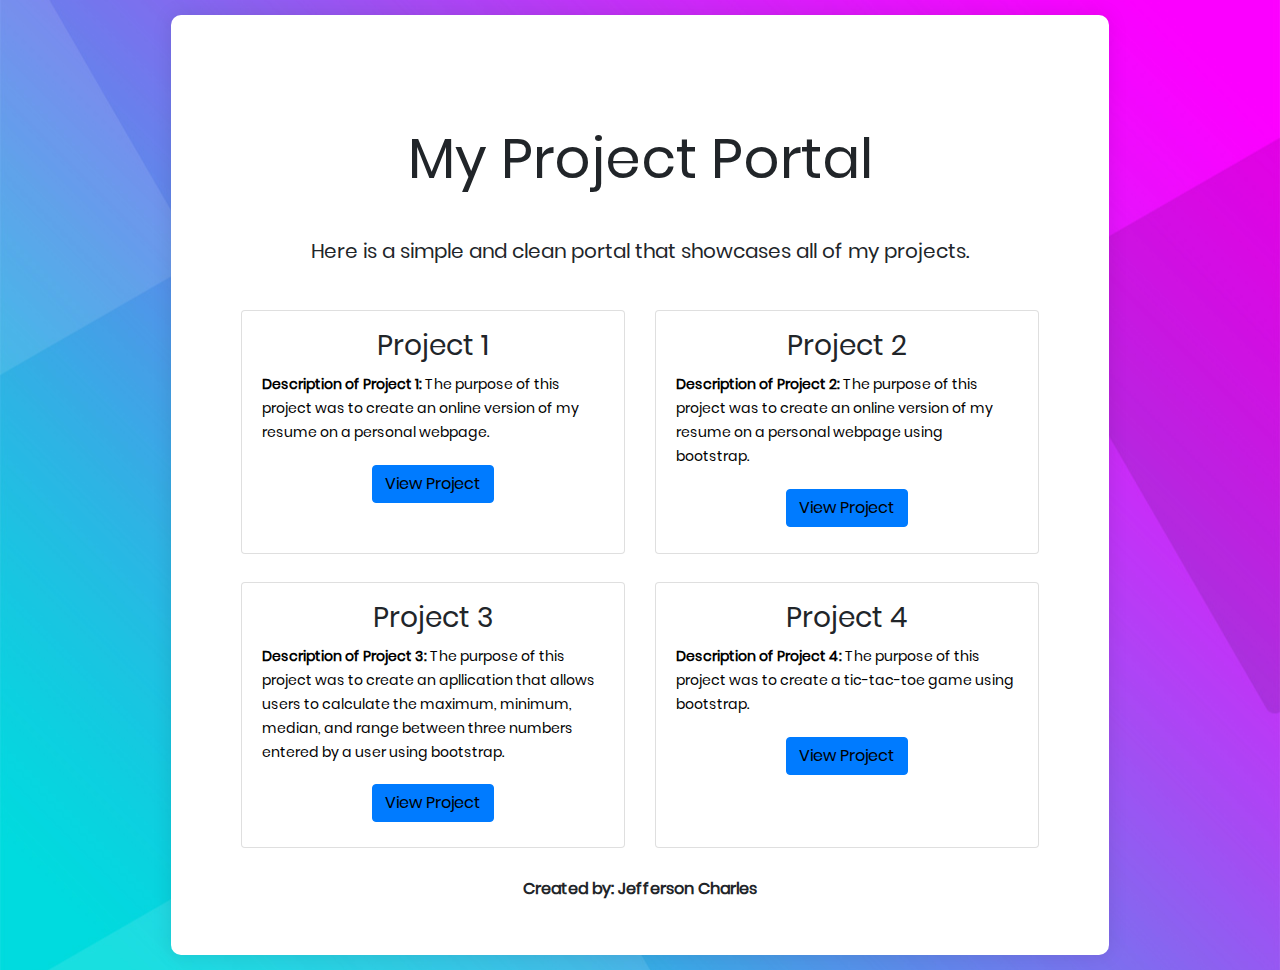
==== commit 37af4860: "Updated the files" ====
--- a/p5/index.html
+++ b/p5/index.html
@@ -39,53 +39,41 @@
 							<div class="col-md-6">
 								<div class="card mb-4">
 									<div class="card-body">
-										<h3 class="card-title">Project 0</h3>
-										<p class="card-text"><strong>Description of Project 0:</strong> This project involved setting up an online portal that has all of the projects that will be create throughout the course and have that portal accessible through the FAU lamp server.</p>
-										<a href="https://lamp.cse.fau.edu/~jeffersoncha2021/" class="btn btn-primary">View Project</a>
+										<h3 class="card-title">Project 1</h3>
+										<p class="card-text"><strong>Description of Project 1:</strong> The purpose of this project was to create an online version of my resume on a personal webpage.</p>
+										<a href="../p1/index.html" class="btn btn-primary">View Project</a>
 									</div>
 								</div>
 							</div>
-							
-							<div class="col-md-6">
-								<div class="card mb-4">
-									<div class="card-body">
-										<h3 class="card-title">Project 1</h3>
-										<p class="card-text"><strong>Description of Project 1:</strong> The purpose of this project was to create an online version of my resume on a personal webpage.</p>
-										<a href="https://lamp.cse.fau.edu/~jeffersoncha2021/p1/index.html" class="btn btn-primary">View Project</a>
-									</div>
-								</div>
-							</div>
-						</div>
 
-						<div class="row">
 							<div class="col-md-6">
 								<div class="card mb-4">
 									<div class="card-body">
 										<h3 class="card-title">Project 2</h3>
 										<p class="card-text"><strong>Description of Project 2:</strong> The purpose of this project was to create an online version of my resume on a personal webpage using bootstrap.</p>
-										<a href="https://lamp.cse.fau.edu/~jeffersoncha2021/p2/index.html" class="btn btn-primary">View Project</a>
+										<a href="../p2/index.html" class="btn btn-primary">View Project</a>
 									</div>
 								</div>
 							</div>
-							
+                        </div>
+						
+						<div class="row">
 							<div class="col-md-6">
 								<div class="card mb-4">
 									<div class="card-body">
 										<h3 class="card-title">Project 3</h3>
 										<p class="card-text"><strong>Description of Project 3:</strong> The purpose of this project was to create an apllication that allows users to calculate the maximum, minimum, median, and range between three numbers entered by a user using bootstrap.</p>
-										<a href="https://lamp.cse.fau.edu/~jeffersoncha2021/p3/index.html" class="btn btn-primary">View Project</a>
+										<a href="../p3/index.html" class="btn btn-primary">View Project</a>
 									</div>
 								</div>
 							</div>
-						</div>
 
-						<div class="row">
 							<div class="col-md-6">
 								<div class="card mb-4">
 									<div class="card-body">
 										<h3 class="card-title">Project 4</h3>
 										<p class="card-text"><strong>Description of Project 4:</strong> The purpose of this project was to create a tic-tac-toe game using bootstrap.</p>
-										<a href="https://lamp.cse.fau.edu/~jeffersoncha2021/p4/index.html" class="btn btn-primary">View Project</a>
+										<a href="../p4/index.html" class="btn btn-primary">View Project</a>
 									</div>
 								</div>
 							</div>
